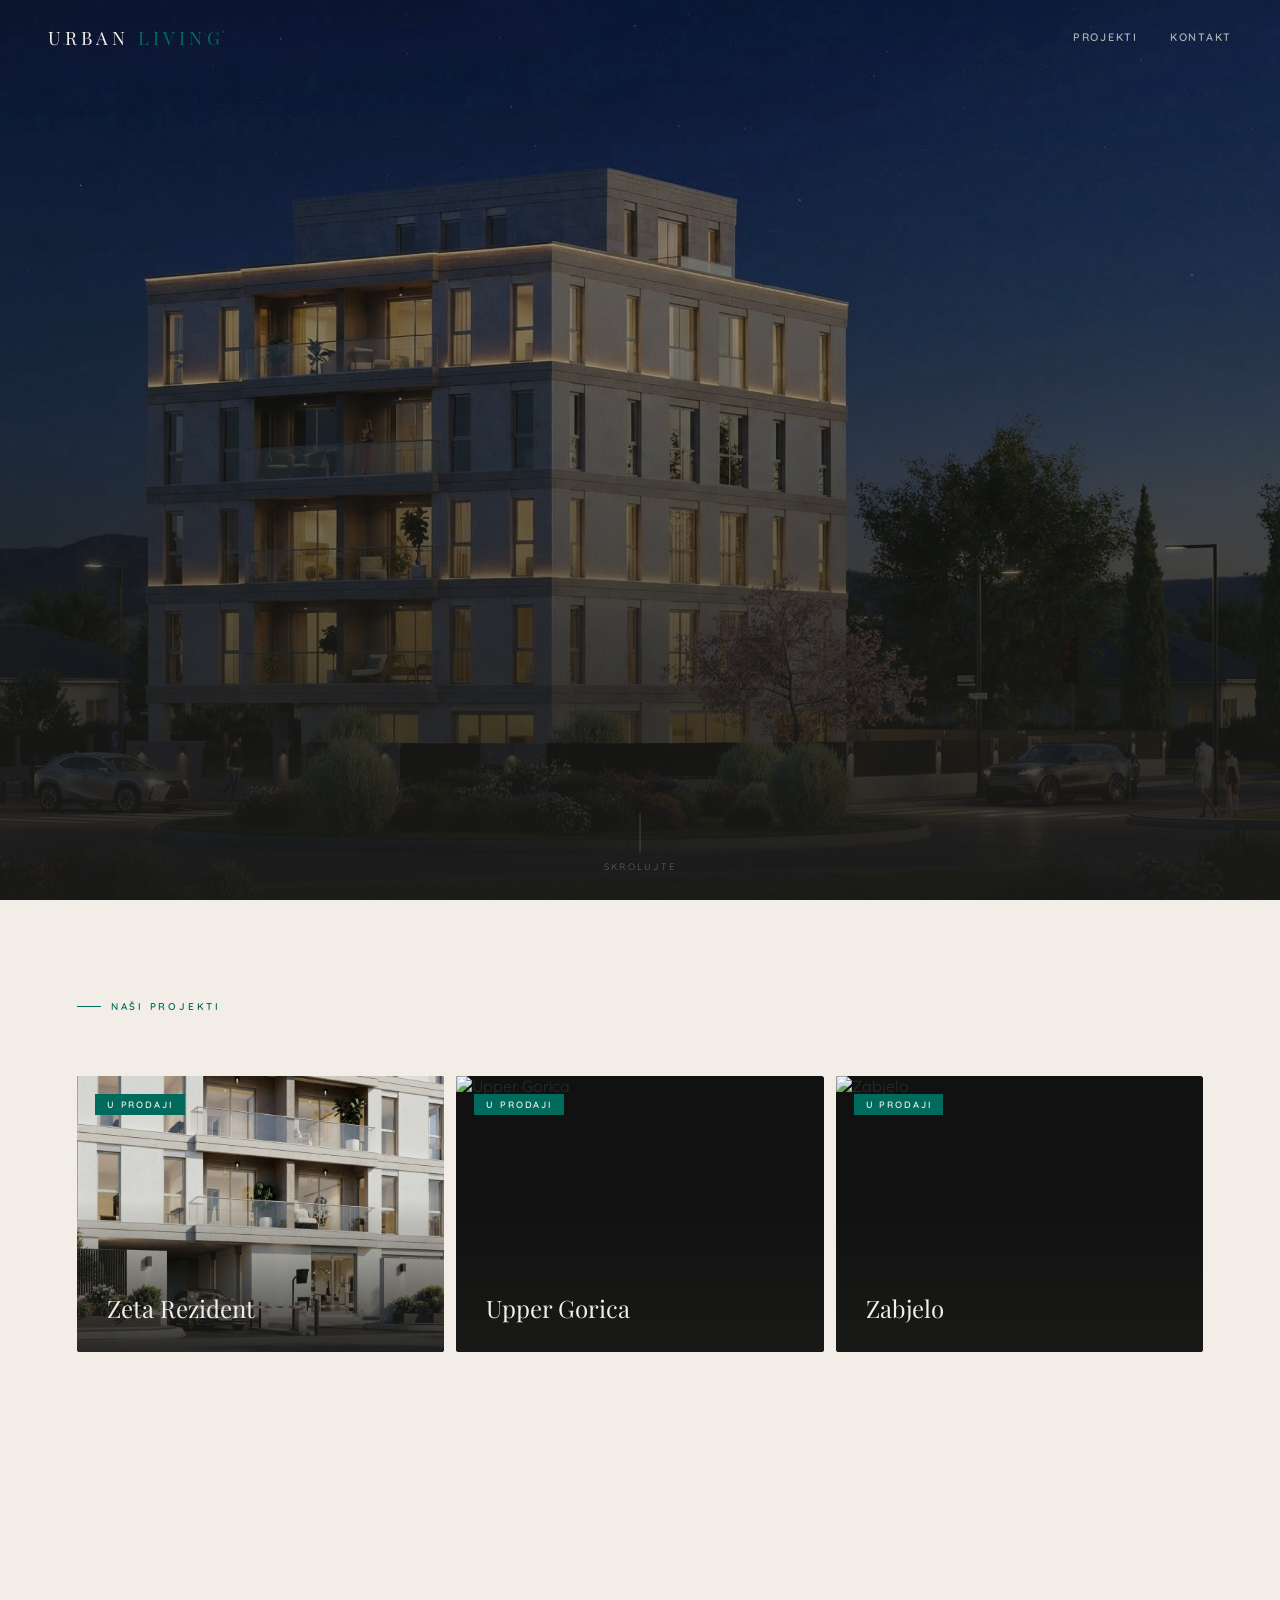
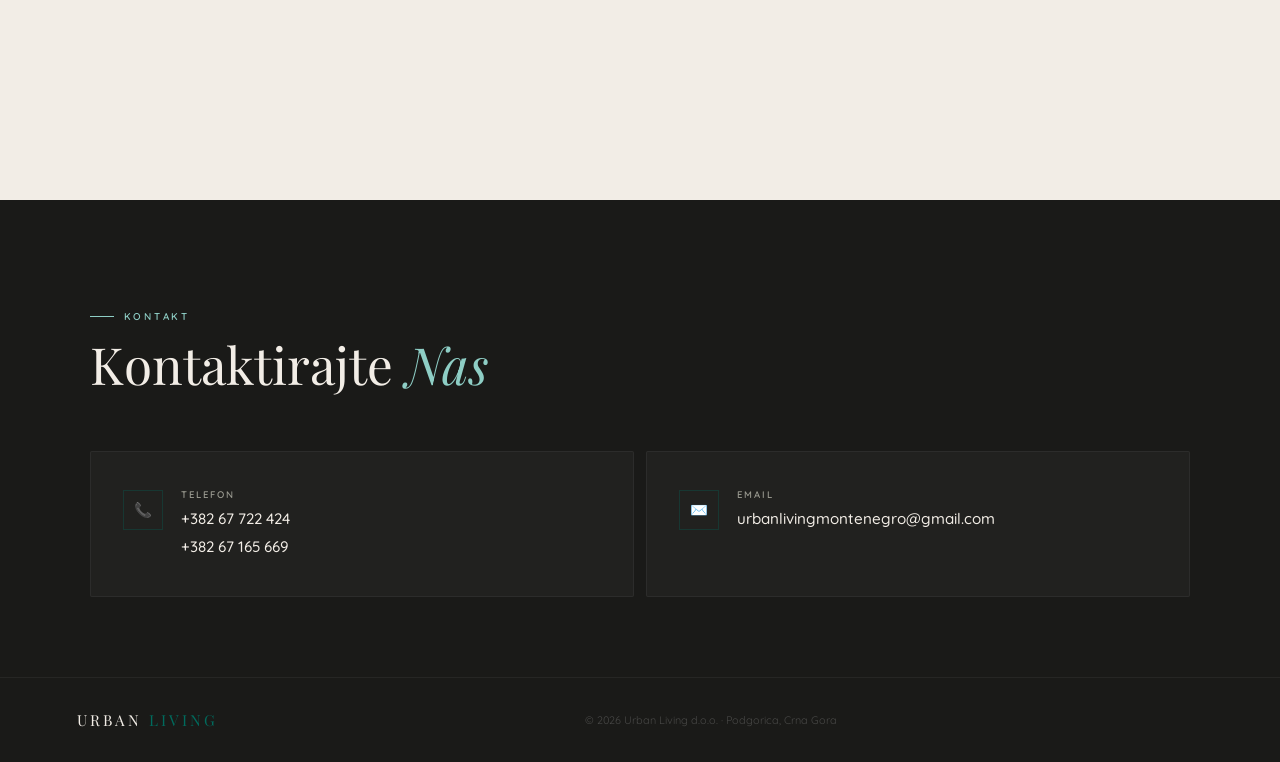
==== index.html @ ad83c8d2 "performance changes" ====
<!DOCTYPE html>
<html lang="me">
<head>
  <meta charset="UTF-8"/>
  <meta name="viewport" content="width=device-width, initial-scale=1.0"/>
  <meta name="description" content="Urban Living — Ekskluzivni stanovi u Podgorici. Zeta Rezident, Upper Gorica i Zabjelo projekti."/>
  <title>Urban Living — Ekskluzivni Stanovi, Podgorica</title>

  <!-- Preconnect for faster font loading -->
  <link rel="preconnect" href="https://fonts.googleapis.com"/>
  <link rel="preconnect" href="https://fonts.gstatic.com" crossorigin/>
  <link href="https://fonts.googleapis.com/css2?family=Playfair+Display:ital,wght@0,400;0,500;0,600;1,400;1,500&family=Quicksand:wght@300;400;500;600&display=swap" rel="stylesheet"/>
  <link rel="stylesheet" href="style.css"/>
</head>
<body>

<!-- CURTAIN -->
<div class="curtain" aria-hidden="true">
  <span class="curtain-text">Urban<span> Living</span></span>
</div>

<!-- NAV -->
<nav id="nav" role="navigation" aria-label="Glavna navigacija">
  <a href="#hero" class="nav-logo">Urban<span> Living</span></a>
  <div class="nav-links">
    <a href="#projects" class="nav-link">Projekti</a>
    <a href="#contact"  class="nav-link">Kontakt</a>
  </div>
</nav>

<!-- HAMBURGER (mobile) -->
<button class="hamburger" id="hamburger" aria-label="Otvori meni" aria-expanded="false" aria-controls="mobMenu">
  <span></span><span></span><span></span>
</button>
<nav class="mob-menu" id="mobMenu" aria-label="Mobilna navigacija">
  <a href="#projects">Projekti</a>
  <a href="#contact">Kontakt</a>
</nav>
<div class="mob-dim" id="mobDim" aria-hidden="true"></div>

<!-- HERO -->
<section class="slide" id="hero" aria-label="Hero sekcija">
  <div class="hero-bg" role="img" aria-label="Urban Living zgrada"></div>
  <div class="scroll-hint" aria-hidden="true">
    <div class="scroll-arrow"></div>
    <span>Skrolujte</span>
  </div>
</section>

<!-- PROJEKTI -->
<section class="projects-slide" id="projects" aria-label="Naši projekti">
  <div class="section-head">
    <div>
      <div class="label">Naši Projekti</div>
    </div>
  </div>

  <div class="projects-grid">

    <a href="Urban_Living/index.html" class="project-card-link" aria-label="Zeta Rezident projekat">
      <div class="project-card">
        <img class="project-img" src="images/Projekat1.jpg" alt="Zeta Rezident" loading="lazy" decoding="async"/>
        <div class="project-overlay">
          <span class="project-badge badge-sale">U Prodaji</span>
          <div class="project-name">Zeta Rezident</div>
        </div>
      </div>
    </a>

    <a href="gornja_gorica/index.html" class="project-card-link" aria-label="Upper Gorica projekat">
      <div class="project-card">
        <img class="project-img" src="images/PESIC PARKETI-09.png" alt="Upper Gorica" loading="lazy" decoding="async"/>
        <div class="project-overlay">
          <span class="project-badge badge-sale">U Prodaji</span>
          <div class="project-name">Upper Gorica</div>
        </div>
      </div>
    </a>

    <a href="Zabjelo/objekat3.html" class="project-card-link" aria-label="Zabjelo projekat">
      <div class="project-card">
        <img class="project-img" src="images/Pogled2.png" alt="Zabjelo" loading="lazy" decoding="async"/>
        <div class="project-overlay">
          <span class="project-badge badge-sale">U Prodaji</span>
          <div class="project-name">Zabjelo</div>
        </div>
      </div>
    </a>

  </div>
</section>

<!-- KONTAKT -->
<section class="contact-slide" id="contact" aria-label="Kontakt informacije">
  <div class="label">Kontakt</div>
  <h2 class="sec-title">Kontaktirajte <em>Nas</em></h2>

  <div class="contact-info-block">

    <div class="contact-detail">
      <div class="cd-icon" aria-hidden="true">📞</div>
      <div>
        <div class="cd-label">Telefon</div>
        <div class="cd-value"><a href="tel:+38267722424">+382 67 722 424</a></div>
        <div class="cd-value"><a href="tel:+38267165699">+382 67 165 669</a></div>
      </div>
    </div>

    <div class="contact-detail">
      <div class="cd-icon" aria-hidden="true">✉️</div>
      <div>
        <div class="cd-label">Email</div>
        <div class="cd-value"><a href="mailto:urbanlivingmontenegro@gmail.com">urbanlivingmontenegro@gmail.com</a></div>
      </div>
    </div>

  </div>
</section>

<!-- FOOTER -->
<footer>
  <div class="footer-logo">Urban<span> Living</span></div>
  <div class="footer-copy">© 2026 Urban Living d.o.o. · Podgorica, Crna Gora</div>
  <div class="footer-social"></div>
</footer>

<script src="script.js"></script>
</body>
</html>
---- style.css ----
*, *::before, *::after { margin: 0; padding: 0; box-sizing: border-box; }

:root {
  --cream:    #f2ede6;
  --green:    #006b5d;
  --green-lt: #008f7c;
  --dark:     #1a1a18;
  --charcoal: #2b2b28;
  --mid:      #5a5a54;
  --muted:    #9a9a90;
  --border:   rgba(0,107,93,0.15);
}

html { scroll-behavior: smooth; }
body {
  font-family: 'Quicksand', sans-serif;
  background: var(--dark);
  color: var(--charcoal);
  overflow-x: hidden;
}

/* ── CURTAIN ── */
.curtain {
  position: fixed; inset: 0; background: var(--dark); z-index: 9999;
  display: flex; align-items: center; justify-content: center;
  animation: curtainLift 0.9s 1.4s cubic-bezier(0.76,0,0.24,1) forwards;
  pointer-events: none;
}
.curtain-text {
  font-family: 'Playfair Display', serif;
  font-size: clamp(1.2rem, 4vw, 2.2rem);
  letter-spacing: 0.35em; text-transform: uppercase;
  color: var(--cream); opacity: 0;
  animation: fadeUp 0.7s 0.3s ease forwards;
}
.curtain-text span { color: var(--green); }

@keyframes curtainLift { to { transform: translateY(-100%); } }
@keyframes fadeUp { from { opacity:0; transform:translateY(18px); } to { opacity:1; transform:translateY(0); } }
@keyframes fadeIn  { from { opacity:0; } to { opacity:1; } }
@keyframes lineGrow { to { transform: scaleX(1); } }

/* ── NAV ── */
nav#nav {
  position: fixed; top: 0; left: 0; right: 0; z-index: 800;
  height: 76px; display: flex; align-items: center;
  padding: 0 48px; justify-content: space-between;
  background: rgba(242,237,230,0.0);
  transition: background 0.4s, border-color 0.4s;
  border-bottom: 1px solid transparent;
  opacity: 0; animation: fadeIn 0.6s 1.8s ease forwards;
}
nav#nav.scrolled {
  background: rgba(242,237,230,0.95);
  backdrop-filter: blur(14px);
  -webkit-backdrop-filter: blur(14px);
  border-color: var(--border);
}
.nav-logo {
  font-family: 'Playfair Display', serif; font-size: 1.15rem;
  letter-spacing: 0.22em; text-transform: uppercase;
  color: var(--cream); text-decoration: none;
  transition: color 0.4s;
}
nav#nav.scrolled .nav-logo { color: var(--charcoal); }
.nav-logo span { color: var(--green); }

/* Desktop nav links */
.nav-links {
  display: flex; align-items: center; gap: 32px;
}
.nav-link {
  font-size: 0.68rem; font-weight: 600; letter-spacing: 0.16em;
  text-transform: uppercase; color: rgba(242,237,230,0.7);
  text-decoration: none; transition: color 0.3s, opacity 0.3s;
  position: relative; padding-bottom: 2px;
}
.nav-link::after {
  content: ''; position: absolute; bottom: 0; left: 0;
  width: 0; height: 1px; background: var(--green);
  transition: width 0.3s;
}
.nav-link:hover { color: var(--cream); }
.nav-link:hover::after { width: 100%; }
nav#nav.scrolled .nav-link { color: var(--mid); }
nav#nav.scrolled .nav-link:hover { color: var(--green); }

/* ── HERO ── */
.slide {
  height: 100vh;
  min-height: 500px;
  position: relative;
  overflow: hidden;
}

.hero-bg {
  position: absolute; inset: 0;
  background:
    linear-gradient(to bottom, rgba(26,26,24,0.25) 0%, rgba(26,26,24,0.55) 55%, rgba(26,26,24,0.92) 100%),
    url('images/background.png') center/cover no-repeat;
  will-change: transform;
}

/* scroll hint */
.scroll-hint {
  position: absolute; bottom: 28px; left: 50%; transform: translateX(-50%);
  z-index: 3; display: flex; flex-direction: column; align-items: center; gap: 8px;
  opacity: 0; animation: fadeIn 1s 3.4s ease forwards;
}
.scroll-hint span {
  font-size: 0.58rem; letter-spacing: 0.25em; text-transform: uppercase;
  color: rgba(242,237,230,0.35);
}
.scroll-arrow {
  width: 1px; height: 40px; background: rgba(242,237,230,0.2);
  position: relative; overflow: hidden;
}
.scroll-arrow::after {
  content: ''; position: absolute;
  top: -100%; left: 0; width: 100%; height: 100%;
  background: var(--green);
  animation: scrollDrop 1.8s 3.4s ease infinite;
}
@keyframes scrollDrop { 0%{top:-100%} 60%{top:100%} 100%{top:100%} }

/* ── PROJECTS ── */
.projects-slide {
  background: var(--cream);
  min-height: 100vh;
  padding: 100px 6% 80px;
  content-visibility: auto;
  contain-intrinsic-size: 0 800px;
}

.section-head {
  display: flex; justify-content: space-between; align-items: flex-end;
  margin-bottom: 52px;
}

.label {
  font-size: 0.62rem; font-weight: 600; letter-spacing: 0.28em;
  text-transform: uppercase; color: var(--green);
  display: flex; align-items: center; gap: 10px; margin-bottom: 12px;
}
.label::before { content: ''; width: 24px; height: 1px; background: var(--green); }

.sec-title {
  font-family: 'Playfair Display', serif;
  font-size: clamp(2rem, 4vw, 3.2rem);
  font-weight: 400; line-height: 1.2; color: var(--charcoal);
}
.sec-title em { font-style: italic; color: var(--green); }

/* Project grid — 3 equal columns */
.projects-grid {
  display: grid;
  grid-template-columns: repeat(3, 1fr);
  gap: 12px;
}

/* Remove display:contents hack — use proper link wrapper */
.project-card-link {
  display: block;
  text-decoration: none;
  color: inherit;
  border-radius: 2px;
  overflow: hidden;
}

.project-card {
  position: relative;
  overflow: hidden;
  background: #111;
  border-radius: 2px;
  height: 100%;
}

.project-img {
  width: 100%; aspect-ratio: 4/3; object-fit: cover; display: block;
  filter: saturate(0.8);
  transition: transform 0.7s cubic-bezier(0.25,0.46,0.45,0.94), filter 0.5s;
}
.project-card-link:hover .project-img { transform: scale(1.06); filter: saturate(1.05); }

.project-overlay {
  position: absolute; inset: 0;
  background: linear-gradient(to top, rgba(26,26,24,0.88) 0%, transparent 55%);
  display: flex; flex-direction: column; justify-content: flex-end;
  padding: 28px 30px;
}

.project-badge {
  position: absolute; top: 18px; left: 18px;
  font-size: 0.58rem; letter-spacing: 0.2em; text-transform: uppercase;
  padding: 5px 12px; font-weight: 600;
}
.badge-sale { background: var(--green); color: var(--cream); }
.badge-ltd  { background: rgba(242,237,230,0.14); color: var(--cream); backdrop-filter: blur(6px); }
.badge-done { background: rgba(30,30,30,0.85); color: var(--muted); }

.project-name {
  font-family: 'Playfair Display', serif;
  font-size: clamp(1.1rem, 2vw, 1.5rem); font-weight: 400; color: var(--cream);
}

/* ── CONTACT ── */
.contact-slide {
  background: var(--dark);
  padding: 110px 7% 80px;
  content-visibility: auto;
  contain-intrinsic-size: 0 400px;
}
.contact-slide .label { color: #8ecec5; }
.contact-slide .label::before { background: #8ecec5; }
.contact-slide .sec-title { color: var(--cream); }
.contact-slide .sec-title em { color: #8ecec5; }

.contact-info-block {
  display: grid;
  grid-template-columns: repeat(2, 1fr);
  gap: 12px;
  margin-top: 56px;
}

.contact-detail {
  display: flex; align-items: flex-start; gap: 18px;
  background: rgba(255,255,255,0.03);
  padding: 36px 32px;
  border: 1px solid rgba(255,255,255,0.05);
  transition: background 0.3s;
  border-radius: 2px;
}
.contact-detail:hover { background: rgba(255,255,255,0.06); }

.cd-icon {
  width: 40px; height: 40px; flex-shrink: 0;
  border: 1px solid rgba(0,107,93,0.3);
  display: flex; align-items: center; justify-content: center;
  font-size: 0.9rem; color: var(--green); margin-top: 2px;
}
.cd-label {
  font-size: 0.6rem; letter-spacing: 0.22em; text-transform: uppercase;
  color: var(--muted); margin-bottom: 5px; font-weight: 600;
}
.cd-value {
  font-size: 0.95rem; color: var(--cream); font-weight: 500; line-height: 1.8;
}
.cd-value a { color: var(--cream); text-decoration: none; transition: color 0.3s; }
.cd-value a:hover { color: #8ecec5; }

/* ── FOOTER ── */
footer {
  background: var(--dark); padding: 32px 6%;
  display: flex; align-items: center; justify-content: space-between;
  border-top: 1px solid rgba(255,255,255,0.05);
}
.footer-logo {
  font-family: 'Playfair Display', serif; font-size: 0.95rem;
  letter-spacing: 0.2em; text-transform: uppercase; color: var(--cream);
}
.footer-logo span { color: var(--green); }
.footer-copy { font-size: 0.68rem; color: rgba(255,255,255,0.2); }
.footer-social { display: flex; gap: 10px; }

/* ── HAMBURGER / MOBILE MENU ── */
.hamburger {
  display: none; position: fixed; right: 18px; top: 18px;
  width: 48px; height: 48px; z-index: 9000;
  flex-direction: column; justify-content: center; align-items: center; gap: 5px;
  cursor: pointer; -webkit-tap-highlight-color: transparent;
  border-radius: 50%; background: none; border: none; padding: 0;
}
.hamburger span {
  display: block; height: 2px; border-radius: 2px; background: var(--cream);
  transition: width .35s cubic-bezier(.76,0,.24,1), transform .45s cubic-bezier(.76,0,.24,1), opacity .3s, background .3s;
}
.hamburger.onlight span { background: var(--charcoal); }
.hamburger span:nth-child(1) { width: 24px; }
.hamburger span:nth-child(2) { width: 16px; }
.hamburger span:nth-child(3) { width: 24px; }
.hamburger.active span { background: #fff !important; }
.hamburger.active span:nth-child(1) { width: 22px; transform: translateY(7px) rotate(45deg); }
.hamburger.active span:nth-child(2) { width: 0; opacity: 0; }
.hamburger.active span:nth-child(3) { width: 22px; transform: translateY(-7px) rotate(-45deg); }

.mob-menu {
  position: fixed; top: 0; right: 0; width: min(260px, 80vw); height: 100%;
  background: var(--dark); z-index: 8500;
  display: flex; flex-direction: column; padding-top: 100px;
  transform: translateX(100%); opacity: 0;
  transition: transform 0.5s cubic-bezier(0.22,1,0.36,1), opacity 0.4s;
}
.mob-menu.active { transform: translateX(0); opacity: 1; }
.mob-menu::after {
  content: ''; position: absolute; top: 0; left: 0;
  width: 2px; height: 0; background: var(--green);
  transition: height 0.55s cubic-bezier(0.22,1,0.36,1);
}
.mob-menu.active::after { height: 100%; }
.mob-menu a {
  padding: 18px 32px; color: rgba(255,255,255,0.5);
  font-size: 0.8rem; letter-spacing: 0.18em; text-transform: uppercase;
  font-weight: 600; text-decoration: none; transition: color 0.3s; opacity: 0;
  min-height: 56px; display: flex; align-items: center;
}
.mob-menu.active a { animation: mobSlide 0.4s ease forwards; }
.mob-menu.active a:nth-child(1) { animation-delay: 0.06s; }
.mob-menu.active a:nth-child(2) { animation-delay: 0.13s; }
.mob-menu a:hover { color: #fff; }
@keyframes mobSlide { from{opacity:0;transform:translateX(14px)}to{opacity:1;transform:translateX(0)} }

.mob-dim {
  position: fixed; inset: 0; background: rgba(0,0,0,0.5);
  z-index: 8000; display: none;
}
.mob-dim.active { display: block; }

/* ── RESPONSIVE — Tablet ── */
@media (max-width: 900px) {
  nav#nav { padding: 0 24px; }
  .nav-links { display: none; }
  .hamburger { display: flex; }
  .projects-grid {
    grid-template-columns: 1fr 1fr;
    gap: 8px;
  }
  .contact-info-block { grid-template-columns: 1fr; }
  .projects-slide { padding: 90px 5% 60px; }
}

/* ── RESPONSIVE — Mobile ── */
@media (max-width: 600px) {
  .slide { min-height: 100svh; } /* use svh for mobile browser chrome */
  .projects-slide { padding: 80px 4% 50px; }
  .projects-grid {
    grid-template-columns: 1fr;
    gap: 8px;
  }
  .project-img { aspect-ratio: 16/10; }
  .section-head { flex-direction: column; align-items: flex-start; gap: 16px; }
  .contact-slide { padding: 80px 5% 60px; }
  .contact-detail { padding: 24px 20px; }
  footer { flex-direction: column; gap: 12px; text-align: center; }
  .footer-copy { font-size: 0.62rem; }
}

/* ── Focus styles for accessibility ── */
a:focus-visible, button:focus-visible {
  outline: 2px solid var(--green);
  outline-offset: 3px;
}
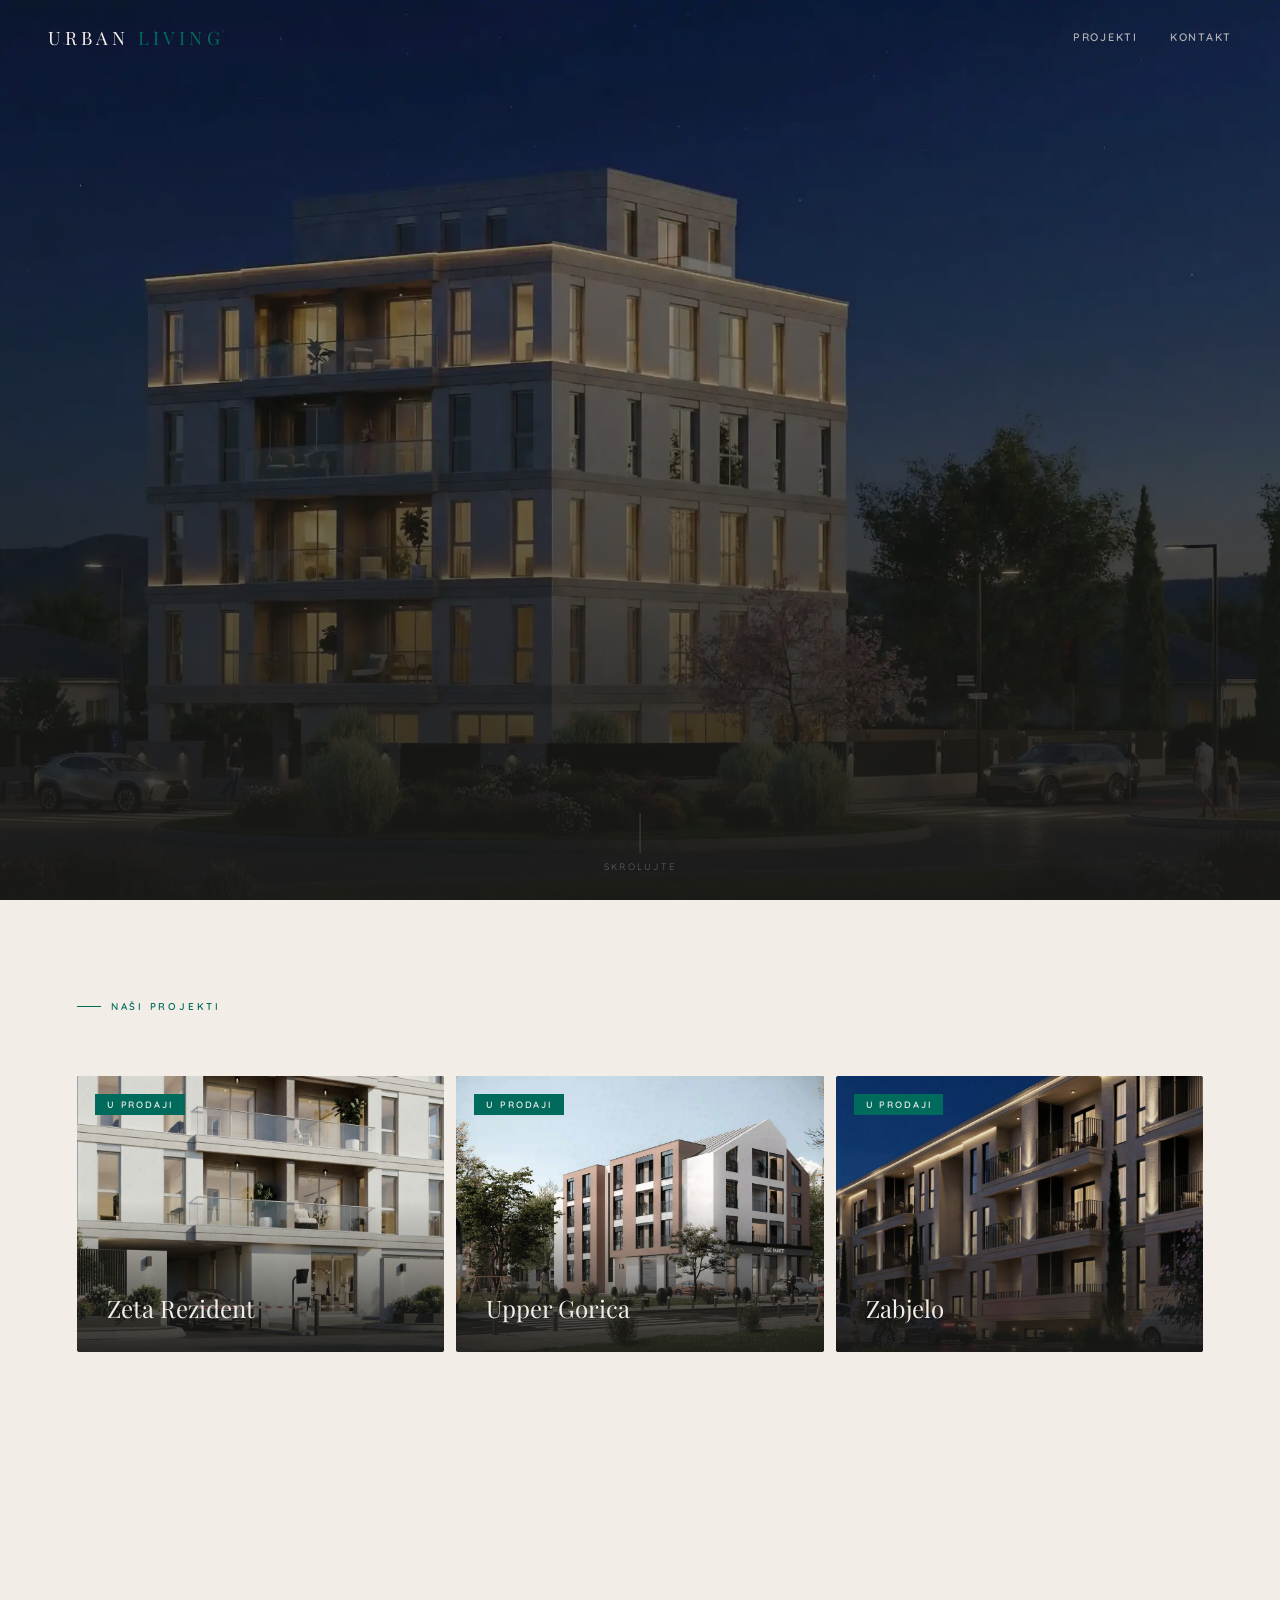
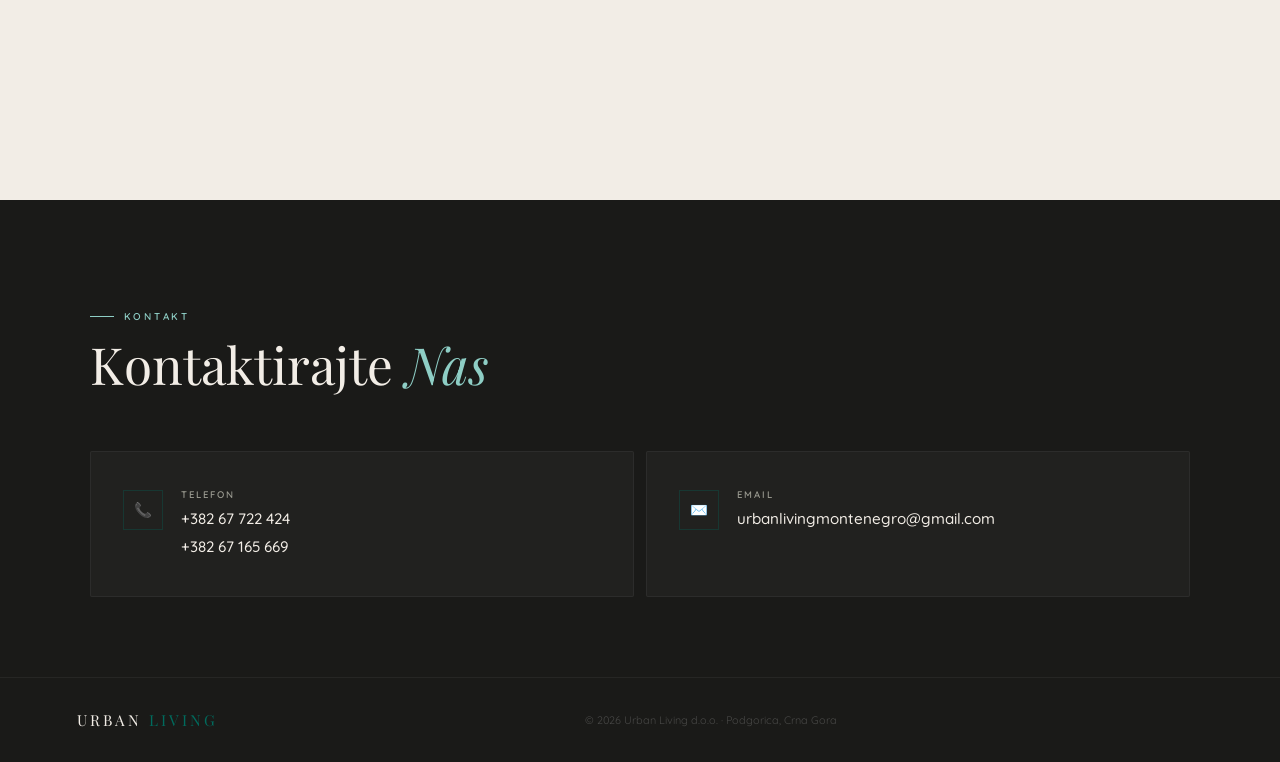
==== commit f236c67d: "performance" ====
--- a/index.html
+++ b/index.html
@@ -59,7 +59,7 @@
 
     <a href="Urban_Living/index.html" class="project-card-link" aria-label="Zeta Rezident projekat">
       <div class="project-card">
-        <img class="project-img" src="images/Projekat1.jpg" alt="Zeta Rezident" loading="lazy" decoding="async"/>
+        <img class="project-img" src="images/Projekat1.webp" alt="Zeta Rezident" loading="lazy" decoding="async"/>
         <div class="project-overlay">
           <span class="project-badge badge-sale">U Prodaji</span>
           <div class="project-name">Zeta Rezident</div>
@@ -69,7 +69,7 @@
 
     <a href="gornja_gorica/index.html" class="project-card-link" aria-label="Upper Gorica projekat">
       <div class="project-card">
-        <img class="project-img" src="images/PESIC PARKETI-09.png" alt="Upper Gorica" loading="lazy" decoding="async"/>
+        <img class="project-img" src="images/PESIC PARKETI-09.webp" alt="Upper Gorica" loading="lazy" decoding="async"/>
         <div class="project-overlay">
           <span class="project-badge badge-sale">U Prodaji</span>
           <div class="project-name">Upper Gorica</div>
@@ -79,7 +79,7 @@
 
     <a href="Zabjelo/objekat3.html" class="project-card-link" aria-label="Zabjelo projekat">
       <div class="project-card">
-        <img class="project-img" src="images/Pogled2.png" alt="Zabjelo" loading="lazy" decoding="async"/>
+        <img class="project-img" src="images/Pogled2.webp" alt="Zabjelo" loading="lazy" decoding="async"/>
         <div class="project-overlay">
           <span class="project-badge badge-sale">U Prodaji</span>
           <div class="project-name">Zabjelo</div>
--- a/style.css
+++ b/style.css
@@ -97,7 +97,7 @@
   position: absolute; inset: 0;
   background:
     linear-gradient(to bottom, rgba(26,26,24,0.25) 0%, rgba(26,26,24,0.55) 55%, rgba(26,26,24,0.92) 100%),
-    url('images/background.png') center/cover no-repeat;
+    url('images/background.webp') center/cover no-repeat;
   will-change: transform;
 }
 
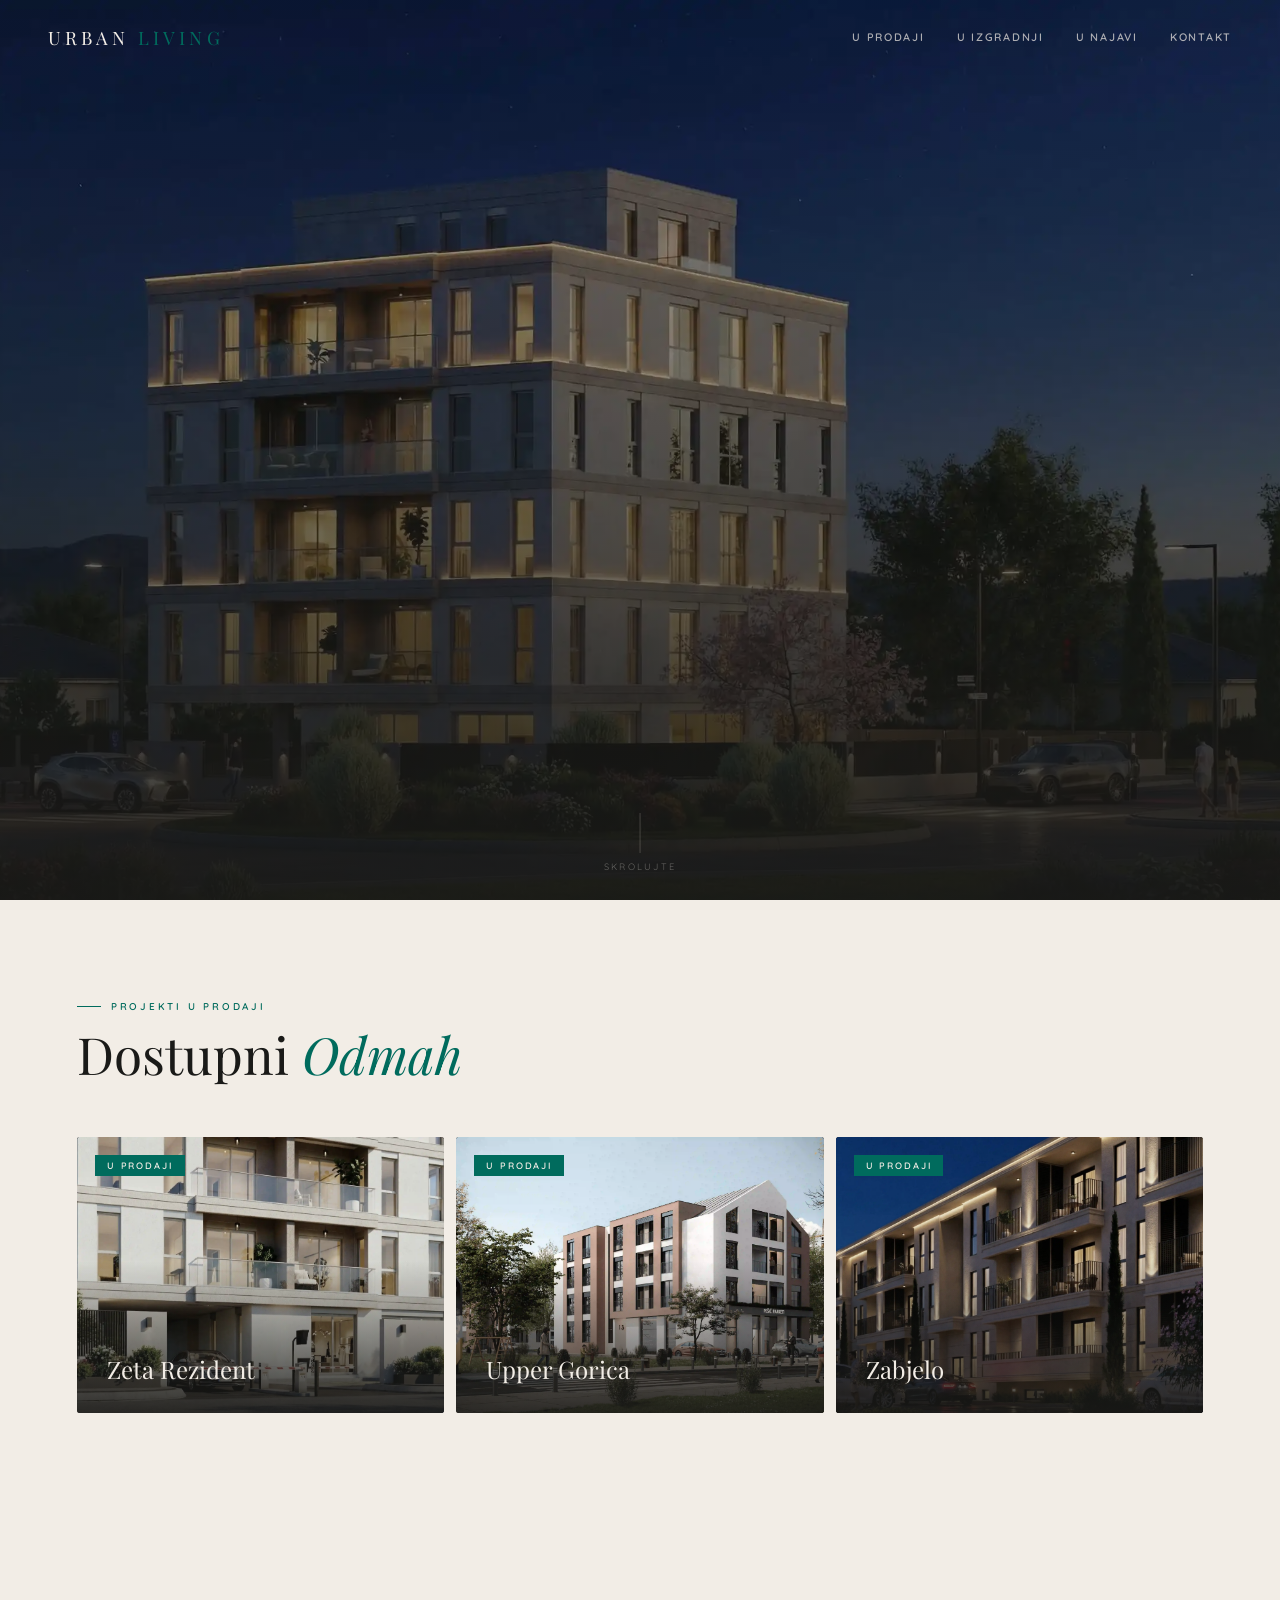
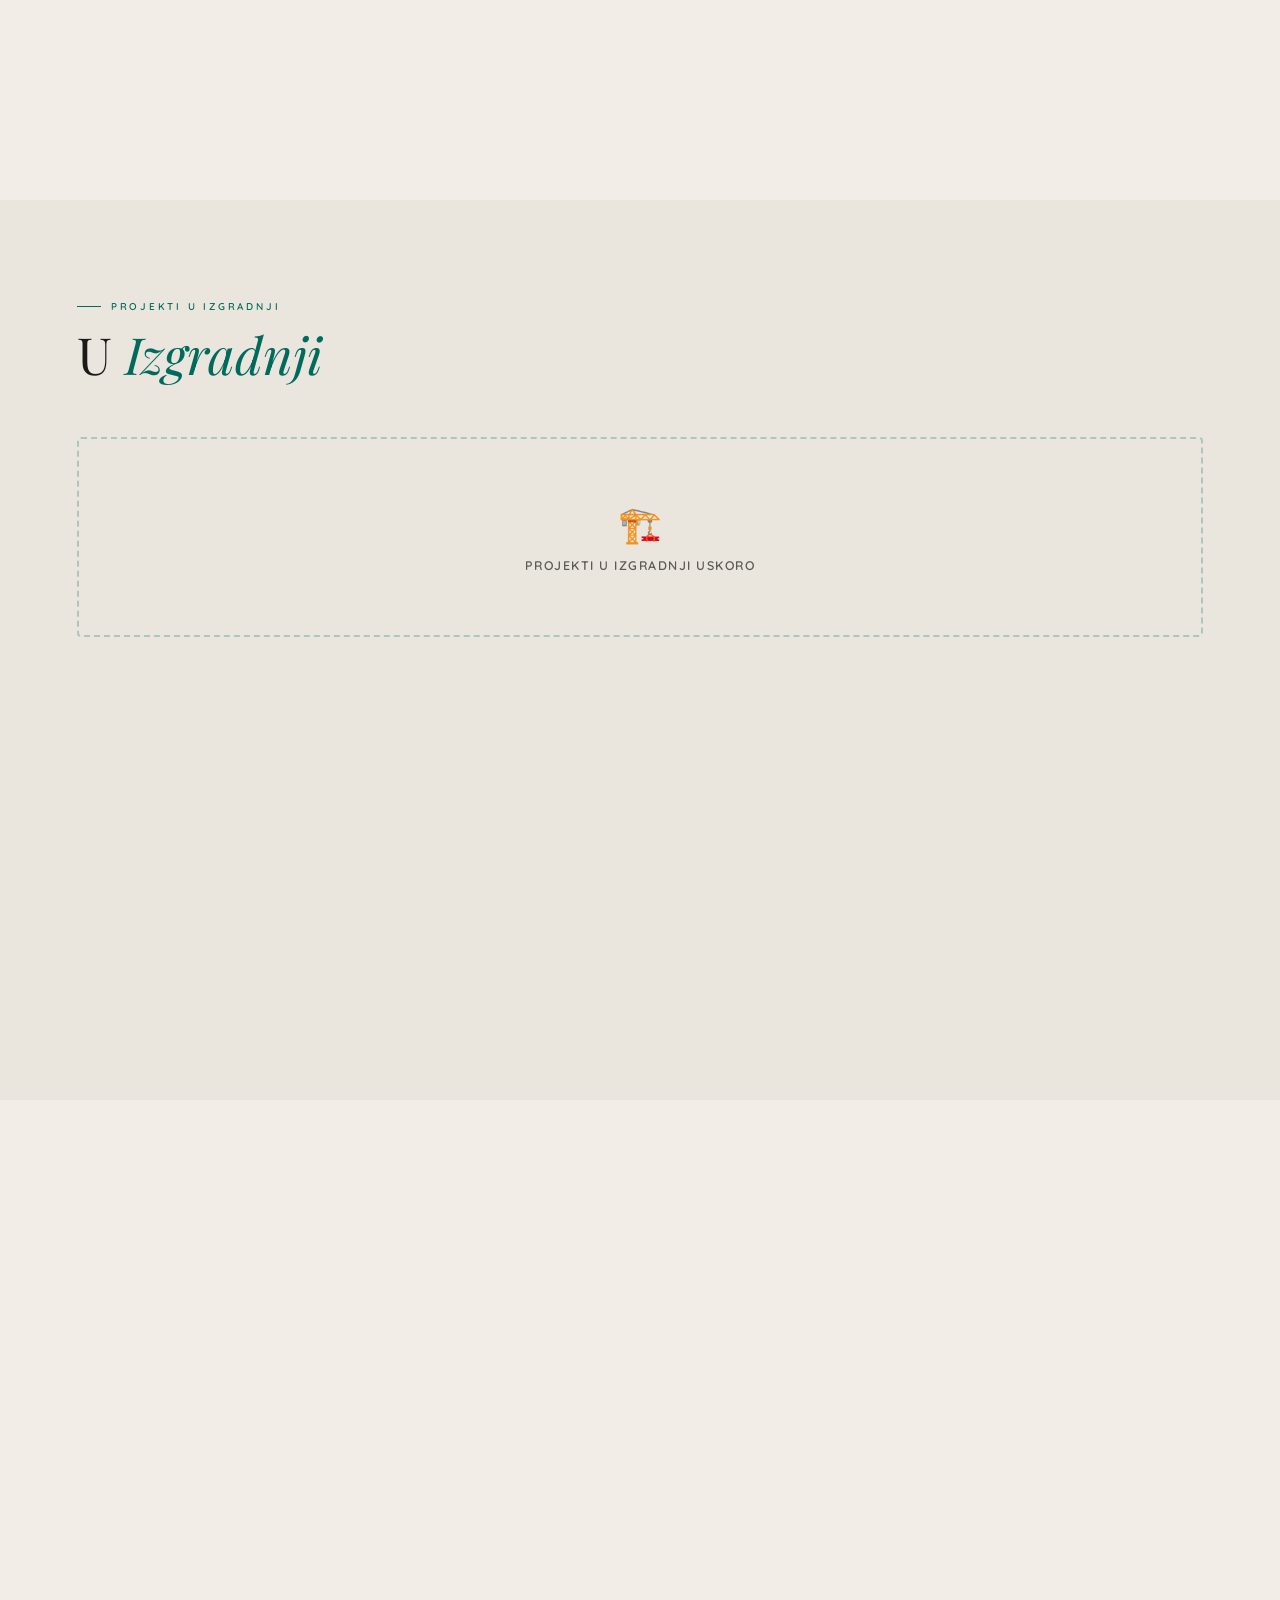
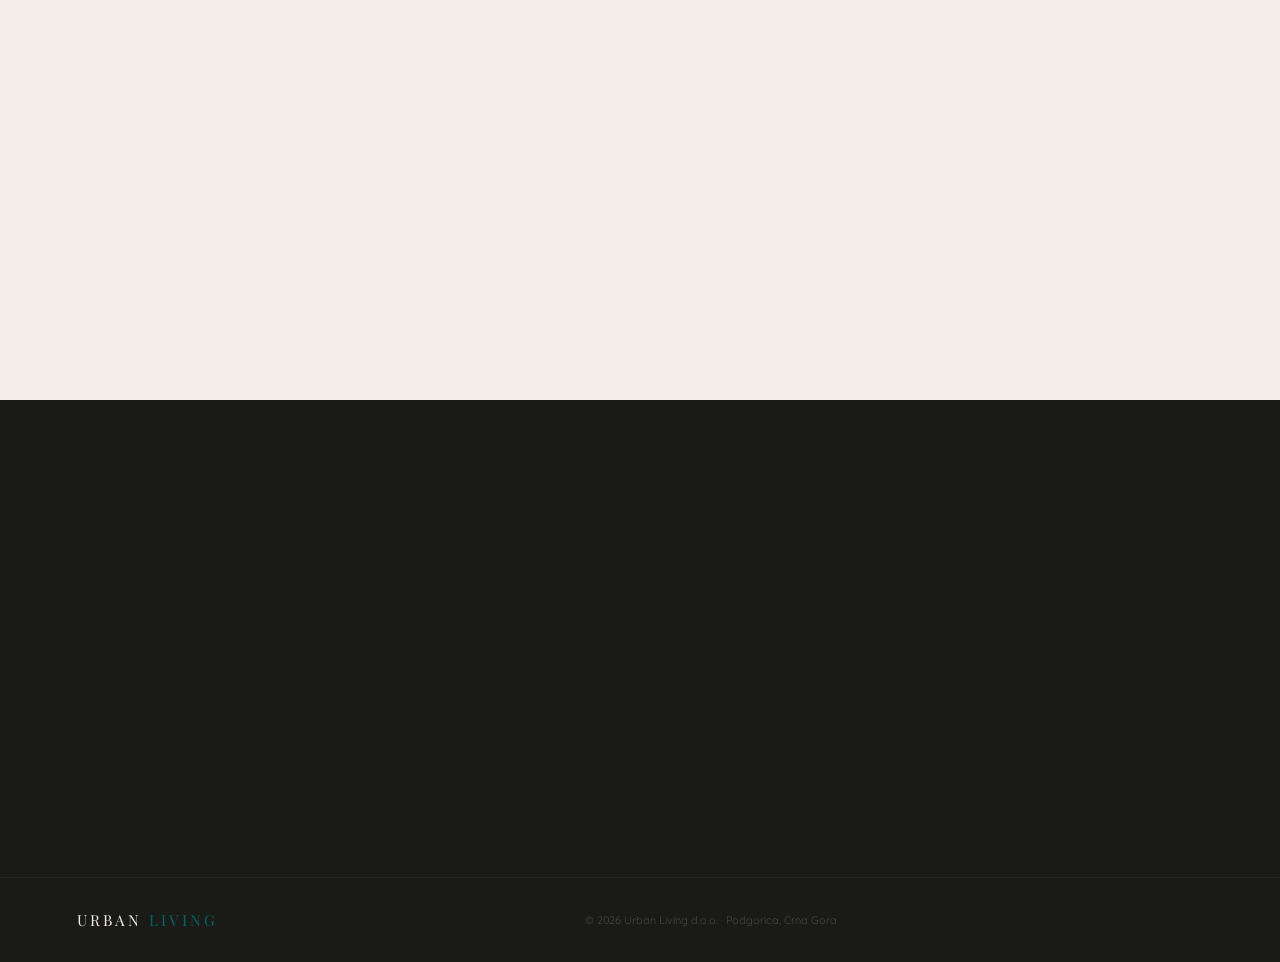
==== commit 3ddc5db6: "added in the hamburger menu" ====
--- a/index.html
+++ b/index.html
@@ -23,8 +23,10 @@
 <nav id="nav" role="navigation" aria-label="Glavna navigacija">
   <a href="#hero" class="nav-logo">Urban<span> Living</span></a>
   <div class="nav-links">
-    <a href="#projects" class="nav-link">Projekti</a>
-    <a href="#contact"  class="nav-link">Kontakt</a>
+    <a href="#u-prodaji"   class="nav-link">U Prodaji</a>
+    <a href="#u-izgradnji" class="nav-link">U Izgradnji</a>
+    <a href="#u-najavi"    class="nav-link">U Najavi</a>
+    <a href="#contact"     class="nav-link">Kontakt</a>
   </div>
 </nav>
 
@@ -33,7 +35,9 @@
   <span></span><span></span><span></span>
 </button>
 <nav class="mob-menu" id="mobMenu" aria-label="Mobilna navigacija">
-  <a href="#projects">Projekti</a>
+  <a href="#u-prodaji">U Prodaji</a>
+  <a href="#u-izgradnji">U Izgradnji</a>
+  <a href="#u-najavi">U Najavi</a>
   <a href="#contact">Kontakt</a>
 </nav>
 <div class="mob-dim" id="mobDim" aria-hidden="true"></div>
@@ -47,14 +51,14 @@
   </div>
 </section>
 
-<!-- PROJEKTI -->
-<section class="projects-slide" id="projects" aria-label="Naši projekti">
+<!-- PROJEKTI U PRODAJI -->
+<section class="projects-slide" id="u-prodaji" aria-label="Projekti u prodaji">
   <div class="section-head">
     <div>
-      <div class="label">Naši Projekti</div>
-    </div>
-  </div>
-
+      <div class="label">Projekti u Prodaji</div>
+      <h2 class="sec-title">Dostupni <em>Odmah</em></h2>
+    </div>
+  </div>
   <div class="projects-grid">
 
     <a href="Urban_Living/index.html" class="project-card-link" aria-label="Zeta Rezident projekat">
@@ -90,6 +94,42 @@
   </div>
 </section>
 
+<!-- PROJEKTI U IZGRADNJI -->
+<section class="projects-slide projects-slide--alt" id="u-izgradnji" aria-label="Projekti u izgradnji">
+  <div class="section-head">
+    <div>
+      <div class="label">Projekti u Izgradnji</div>
+      <h2 class="sec-title">U <em>Izgradnji</em></h2>
+    </div>
+  </div>
+  <div class="projects-grid projects-grid--placeholder">
+    <div class="project-placeholder">
+      <div class="placeholder-inner">
+        <span class="placeholder-icon">🏗️</span>
+        <p>Projekti u izgradnji uskoro</p>
+      </div>
+    </div>
+  </div>
+</section>
+
+<!-- PROJEKTI U NAJAVI -->
+<section class="projects-slide" id="u-najavi" aria-label="Projekti u najavi">
+  <div class="section-head">
+    <div>
+      <div class="label">Projekti u Najavi</div>
+      <h2 class="sec-title">Dolazi <em>Uskoro</em></h2>
+    </div>
+  </div>
+  <div class="projects-grid projects-grid--placeholder">
+    <div class="project-placeholder">
+      <div class="placeholder-inner">
+        <span class="placeholder-icon">📋</span>
+        <p>Novi projekti uskoro u najavi</p>
+      </div>
+    </div>
+  </div>
+</section>
+
 <!-- KONTAKT -->
 <section class="contact-slide" id="contact" aria-label="Kontakt informacije">
   <div class="label">Kontakt</div>
@@ -110,7 +150,7 @@
       <div class="cd-icon" aria-hidden="true">✉️</div>
       <div>
         <div class="cd-label">Email</div>
-        <div class="cd-value"><a href="mailto:urbanlivingmontenegro@gmail.com">urbanlivingmontenegro@gmail.com</a></div>
+        <div class="cd-value"><a href="/cdn-cgi/l/email-protection#5a2f28383b3436332c33343d3735342e3f343f3d28351a3d373b333674393537"><span class="__cf_email__" data-cfemail="2a5f58484b4446435c43444d4745445e4f444f4d58456a4d474b434604494547">[email&#160;protected]</span></a></div>
       </div>
     </div>
 
@@ -120,10 +160,46 @@
 <!-- FOOTER -->
 <footer>
   <div class="footer-logo">Urban<span> Living</span></div>
+  
   <div class="footer-copy">© 2026 Urban Living d.o.o. · Podgorica, Crna Gora</div>
   <div class="footer-social"></div>
 </footer>
 
-<script src="script.js"></script>
+<script>
+// NAV SCROLL
+var nav = document.getElementById('nav');
+var hb  = document.getElementById('hamburger');
+window.addEventListener('scroll', function() {
+  var scrolled = window.scrollY > 60;
+  nav.classList.toggle('scrolled', scrolled);
+  hb.classList.toggle('onlight', scrolled);
+}, { passive: true });
+
+// HAMBURGER MENU
+var mm = document.getElementById('mobMenu');
+var md = document.getElementById('mobDim');
+
+function menuToggle(open) {
+  hb.classList.toggle('active', open);
+  hb.setAttribute('aria-expanded', String(open));
+  mm.classList.toggle('active', open);
+  md.classList.toggle('active', open);
+  document.body.style.overflow = open ? 'hidden' : '';
+}
+
+hb.onclick = function() {
+  menuToggle(!mm.classList.contains('active'));
+};
+md.onclick = function() { menuToggle(false); };
+
+var links = mm.querySelectorAll('a');
+for (var i = 0; i < links.length; i++) {
+  links[i].onclick = function() { menuToggle(false); };
+}
+
+document.addEventListener('keydown', function(e) {
+  if (e.key === 'Escape') menuToggle(false);
+});
+</script>
 </body>
-</html>
+</html>
--- a/style.css
+++ b/style.css
@@ -147,7 +147,7 @@
 .sec-title {
   font-family: 'Playfair Display', serif;
   font-size: clamp(2rem, 4vw, 3.2rem);
-  font-weight: 400; line-height: 1.2; color: var(--charcoal);
+  font-weight: 400; line-height: 1.2; color: var(--dark);
 }
 .sec-title em { font-style: italic; color: var(--green); }
 
@@ -265,10 +265,11 @@
 /* ── HAMBURGER / MOBILE MENU ── */
 .hamburger {
   display: none; position: fixed; right: 18px; top: 18px;
-  width: 48px; height: 48px; z-index: 9000;
+  width: 48px; height: 48px; z-index: 9100;
   flex-direction: column; justify-content: center; align-items: center; gap: 5px;
   cursor: pointer; -webkit-tap-highlight-color: transparent;
-  border-radius: 50%; background: none; border: none; padding: 0;
+  border-radius: 50%; background: rgba(26,26,24,0.5); border: none; padding: 0;
+  touch-action: manipulation;
 }
 .hamburger span {
   display: block; height: 2px; border-radius: 2px; background: var(--cream);
@@ -298,14 +299,47 @@
 }
 .mob-menu.active::after { height: 100%; }
 .mob-menu a {
-  padding: 18px 32px; color: rgba(255,255,255,0.5);
+  padding: 18px 32px; color: rgba(255,255,255,0.7);
   font-size: 0.8rem; letter-spacing: 0.18em; text-transform: uppercase;
-  font-weight: 600; text-decoration: none; transition: color 0.3s; opacity: 0;
+  font-weight: 600; text-decoration: none;
   min-height: 56px; display: flex; align-items: center;
-}
-.mob-menu.active a { animation: mobSlide 0.4s ease forwards; }
-.mob-menu.active a:nth-child(1) { animation-delay: 0.06s; }
-.mob-menu.active a:nth-child(2) { animation-delay: 0.13s; }
+  transition: color 0.3s;
+}
+.mob-menu a:hover { color: #fff; }
+
+/* ── ALTERNATE SECTION BG ── */
+.projects-slide--alt {
+  background: #eae5dd;
+}
+
+/* ── PLACEHOLDER CARDS ── */
+.projects-grid--placeholder {
+  grid-template-columns: 1fr;
+}
+.project-placeholder {
+  border: 2px dashed rgba(0,107,93,0.25);
+  border-radius: 4px;
+  min-height: 200px;
+  display: flex;
+  align-items: center;
+  justify-content: center;
+}
+.placeholder-inner {
+  text-align: center;
+  color: var(--mid);
+  display: flex;
+  flex-direction: column;
+  align-items: center;
+  gap: 12px;
+}
+.placeholder-icon { font-size: 2.2rem; }
+.placeholder-inner p {
+  font-size: 0.78rem;
+  letter-spacing: 0.12em;
+  text-transform: uppercase;
+  font-weight: 600;
+  color: var(--mid);
+}
 .mob-menu a:hover { color: #fff; }
 @keyframes mobSlide { from{opacity:0;transform:translateX(14px)}to{opacity:1;transform:translateX(0)} }
 
@@ -348,4 +382,4 @@
 a:focus-visible, button:focus-visible {
   outline: 2px solid var(--green);
   outline-offset: 3px;
-}
+}
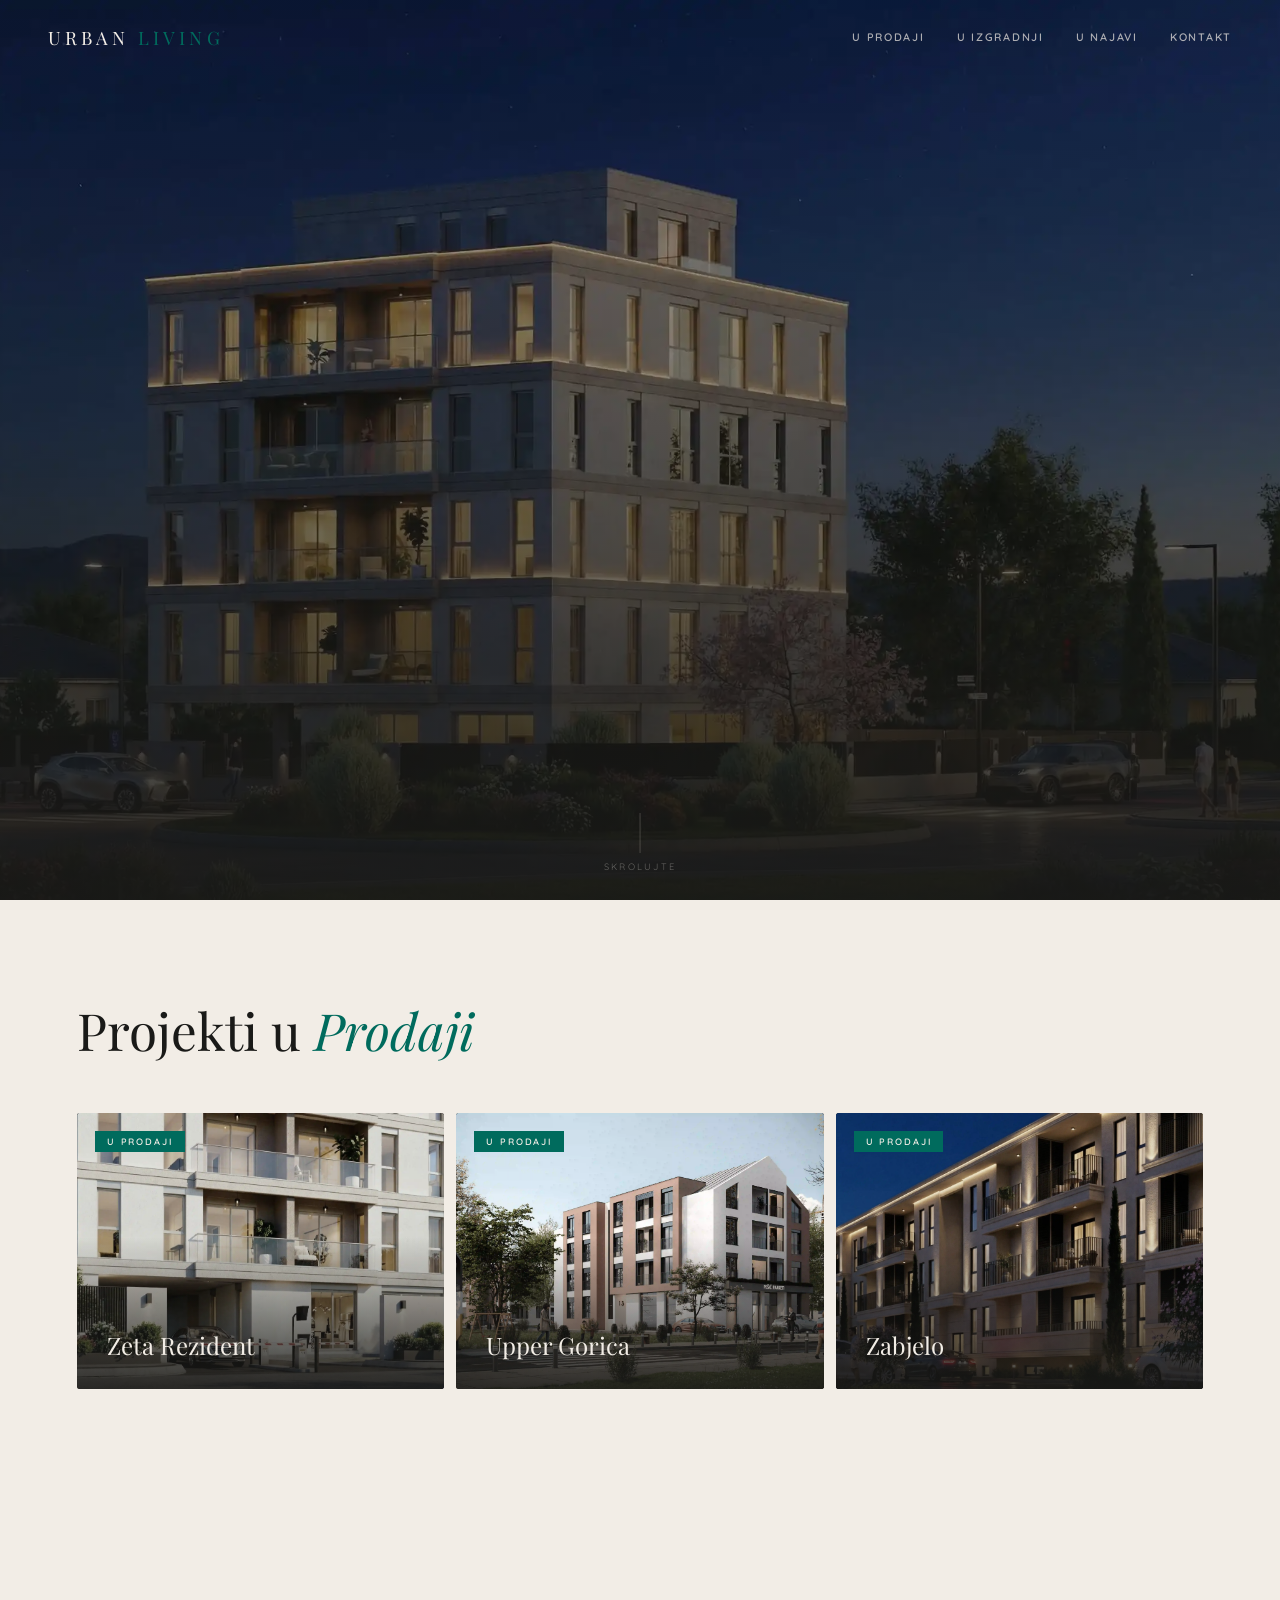
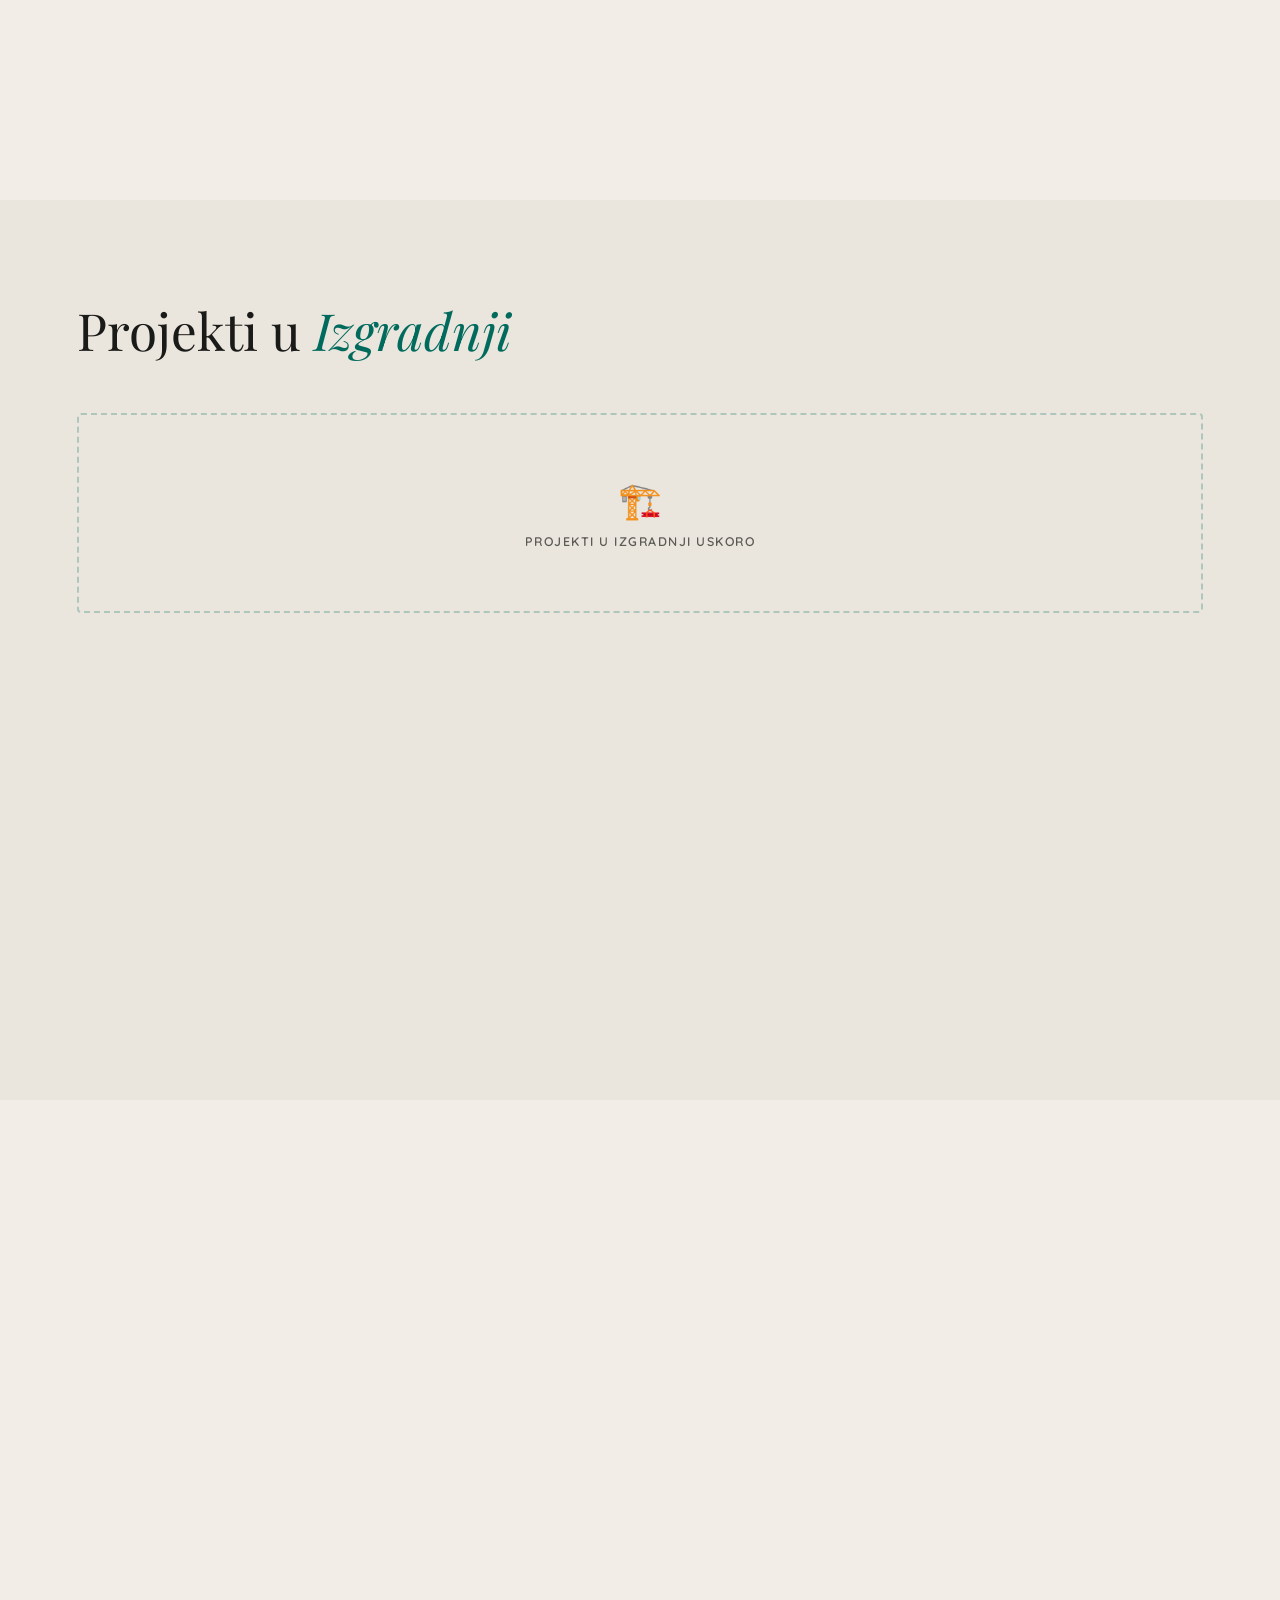
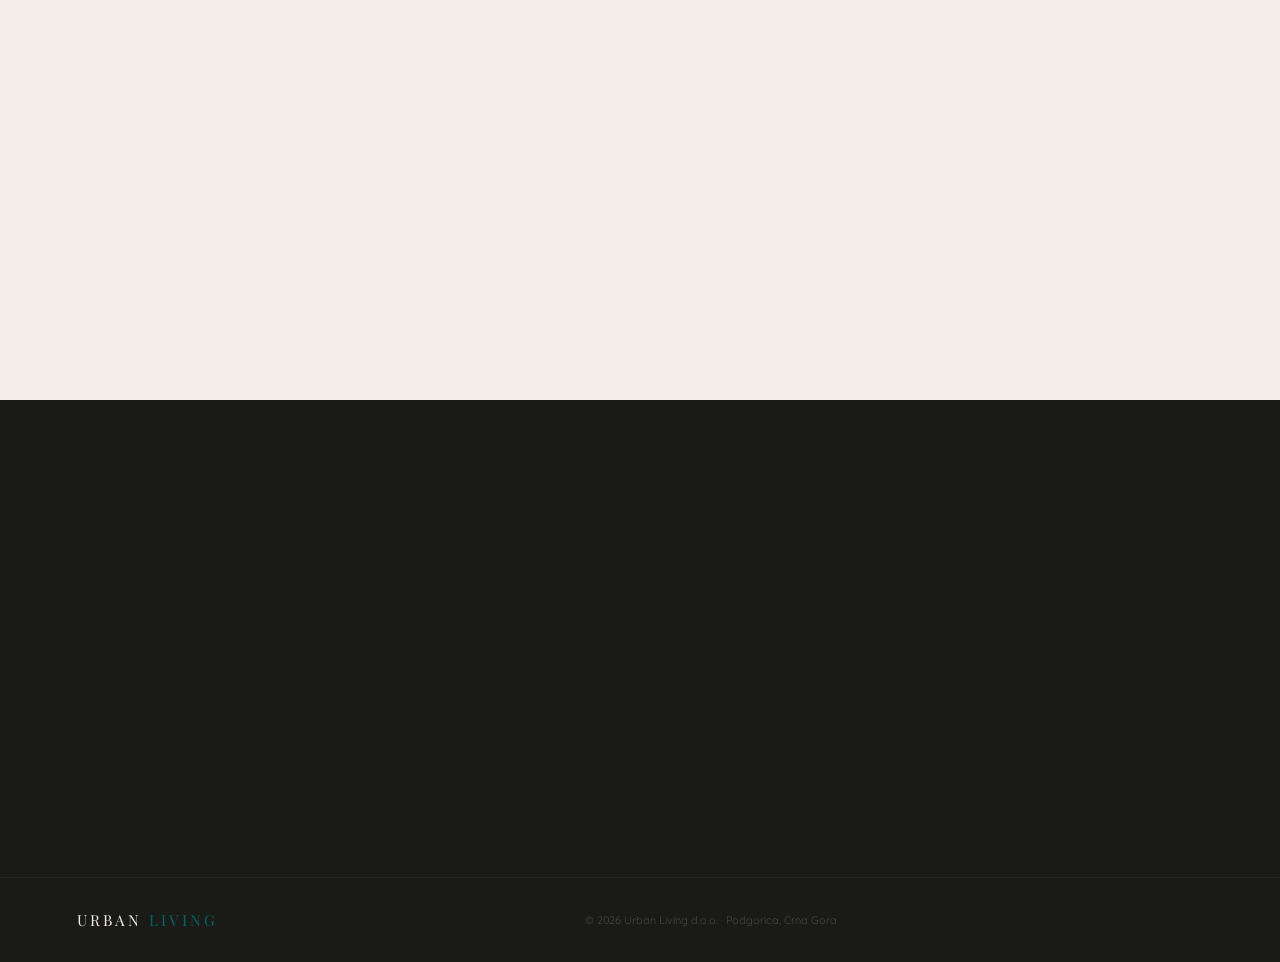
==== commit a31a1cea: "small fixes" ====
--- a/index.html
+++ b/index.html
@@ -55,8 +55,7 @@
 <section class="projects-slide" id="u-prodaji" aria-label="Projekti u prodaji">
   <div class="section-head">
     <div>
-      <div class="label">Projekti u Prodaji</div>
-      <h2 class="sec-title">Dostupni <em>Odmah</em></h2>
+      <h2 class="sec-title">Projekti u <em>Prodaji</em></h2>
     </div>
   </div>
   <div class="projects-grid">
@@ -98,8 +97,7 @@
 <section class="projects-slide projects-slide--alt" id="u-izgradnji" aria-label="Projekti u izgradnji">
   <div class="section-head">
     <div>
-      <div class="label">Projekti u Izgradnji</div>
-      <h2 class="sec-title">U <em>Izgradnji</em></h2>
+      <h2 class="sec-title">Projekti u <em>Izgradnji</em></h2>
     </div>
   </div>
   <div class="projects-grid projects-grid--placeholder">
@@ -116,8 +114,7 @@
 <section class="projects-slide" id="u-najavi" aria-label="Projekti u najavi">
   <div class="section-head">
     <div>
-      <div class="label">Projekti u Najavi</div>
-      <h2 class="sec-title">Dolazi <em>Uskoro</em></h2>
+      <h2 class="sec-title">Projekti u <em>Najavi</em></h2>
     </div>
   </div>
   <div class="projects-grid projects-grid--placeholder">
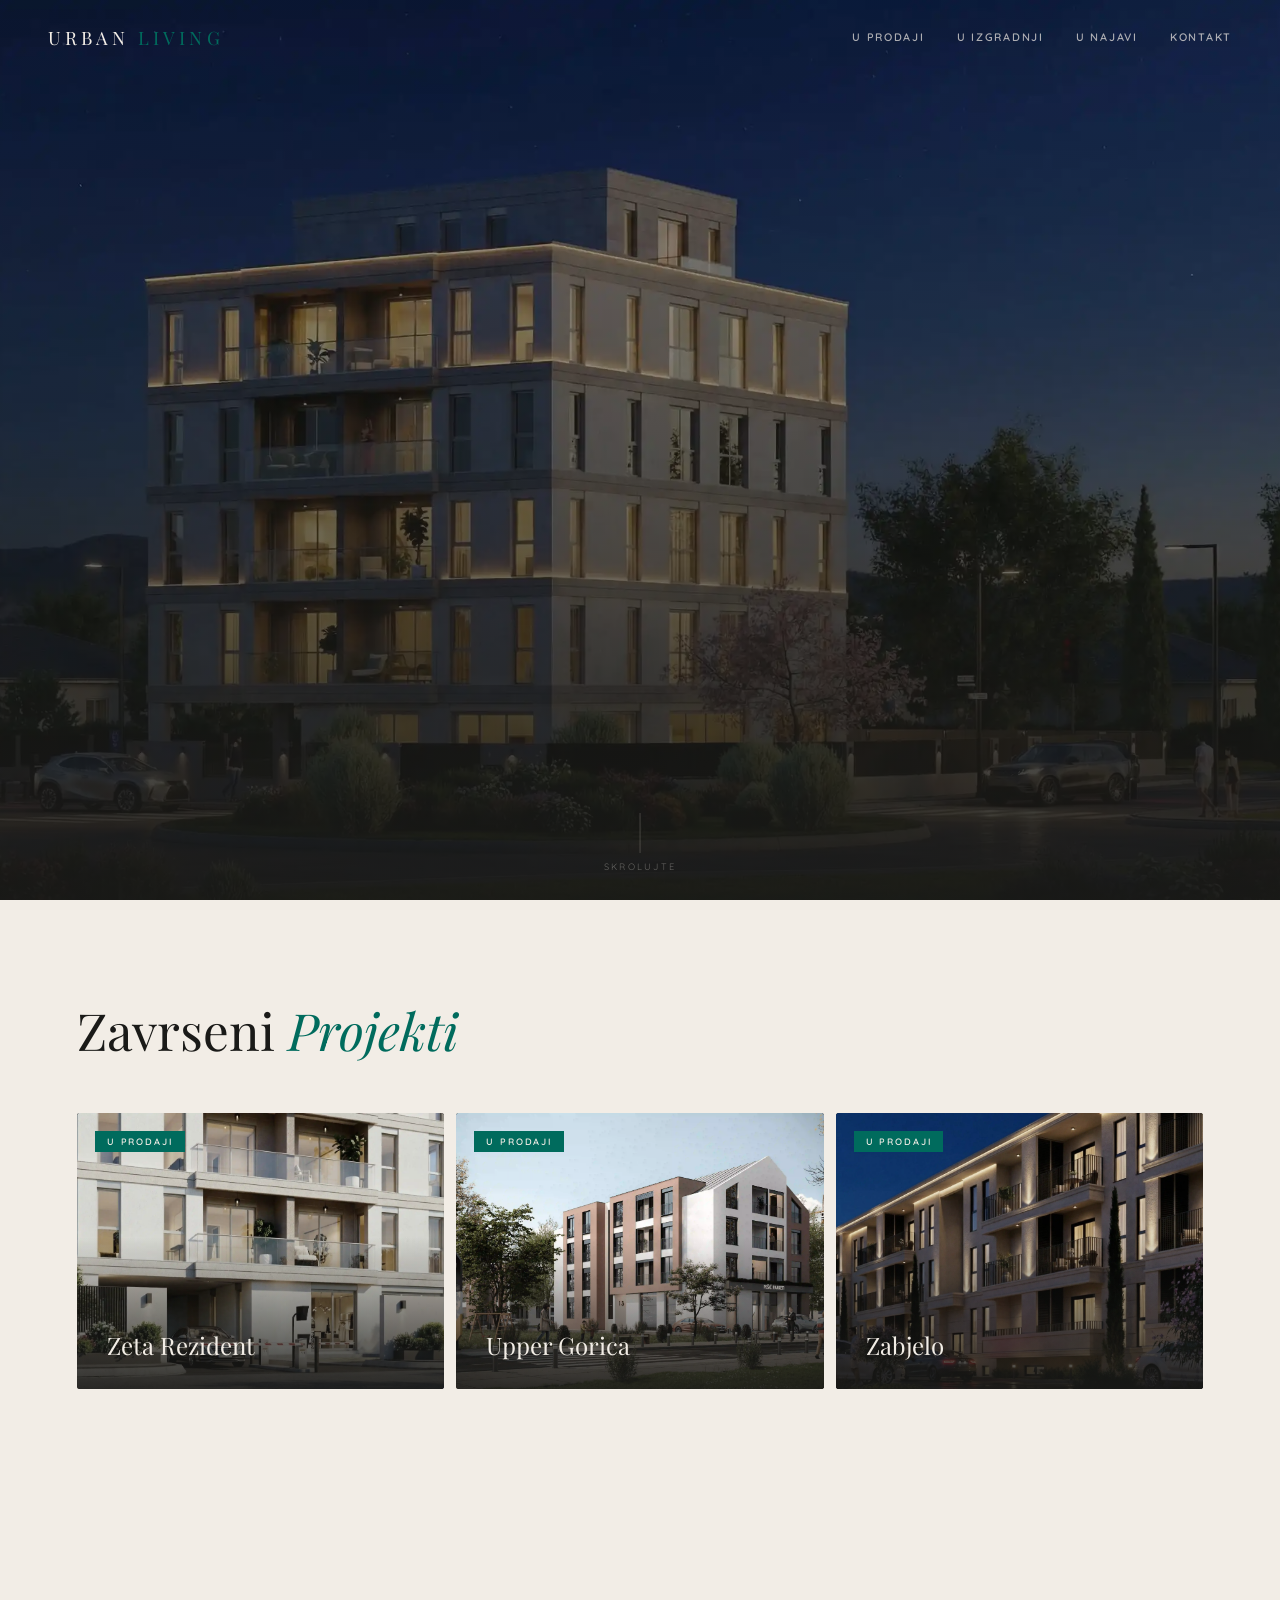
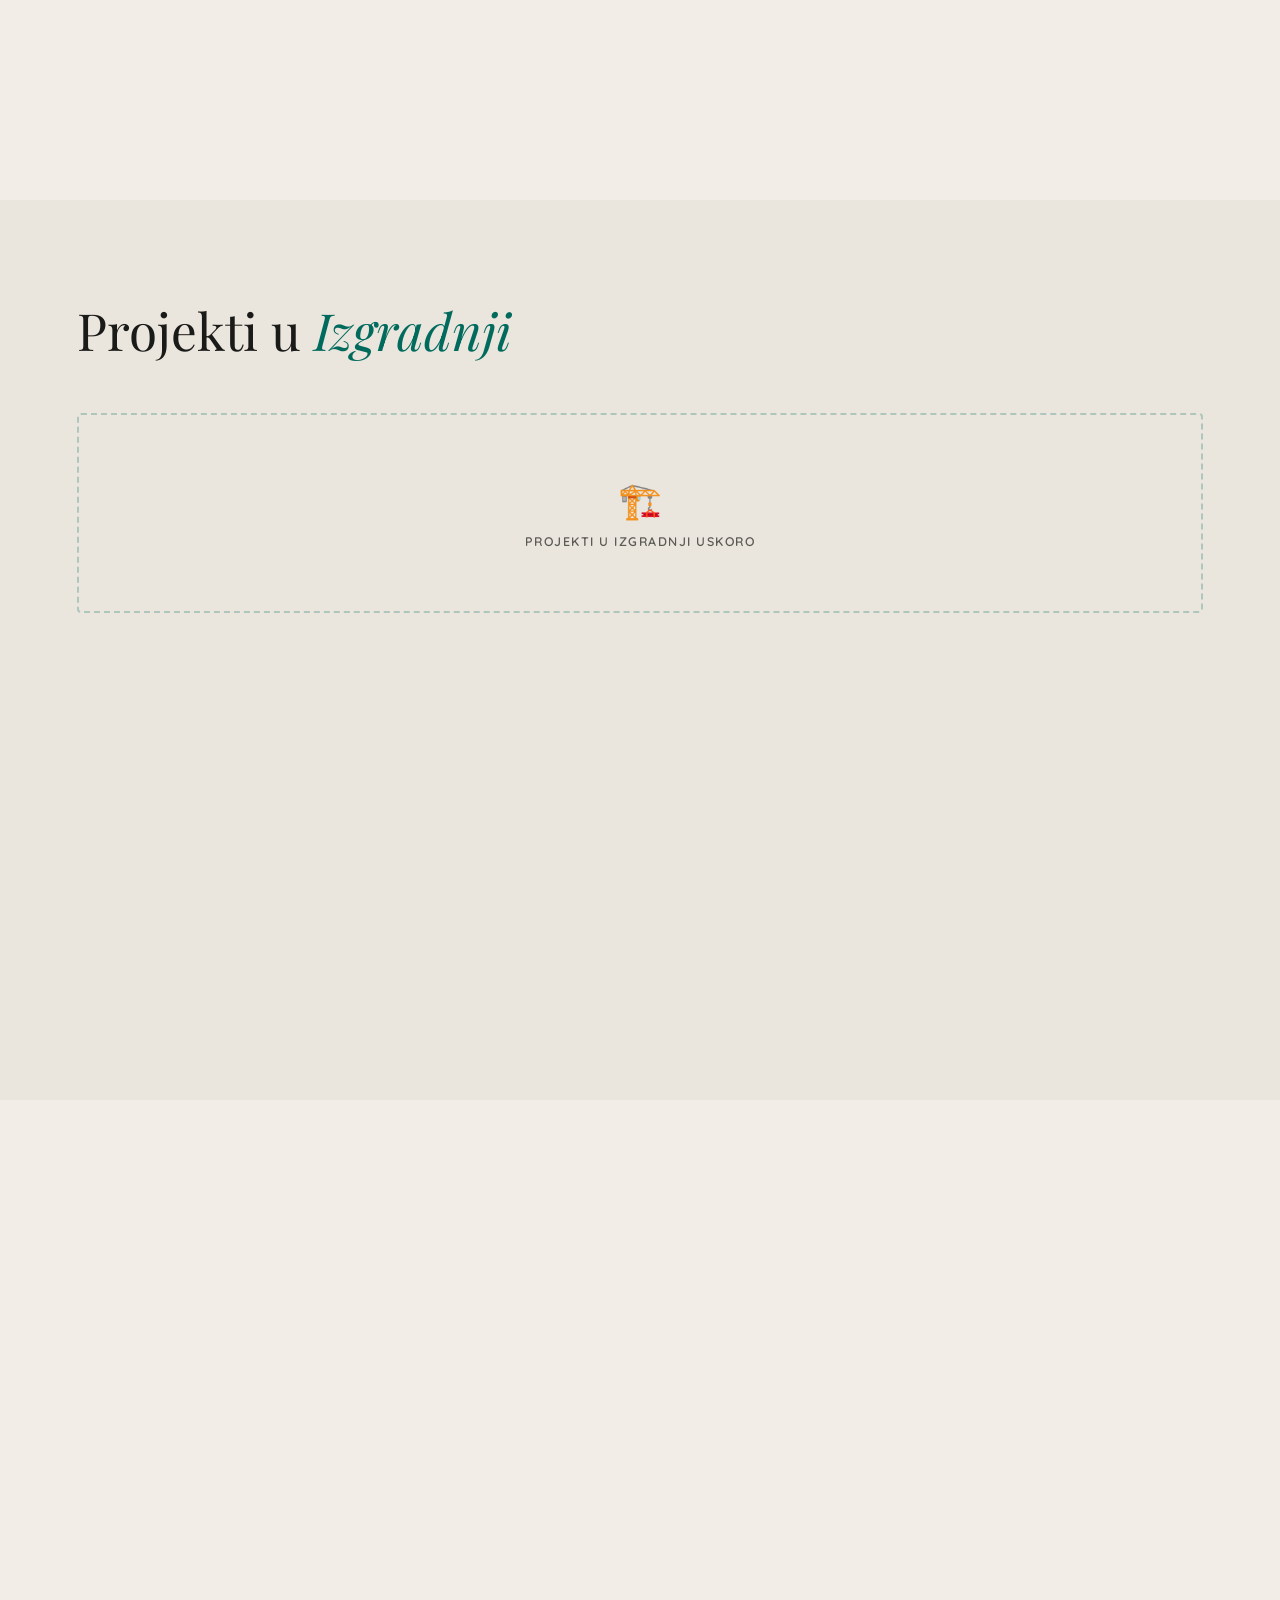
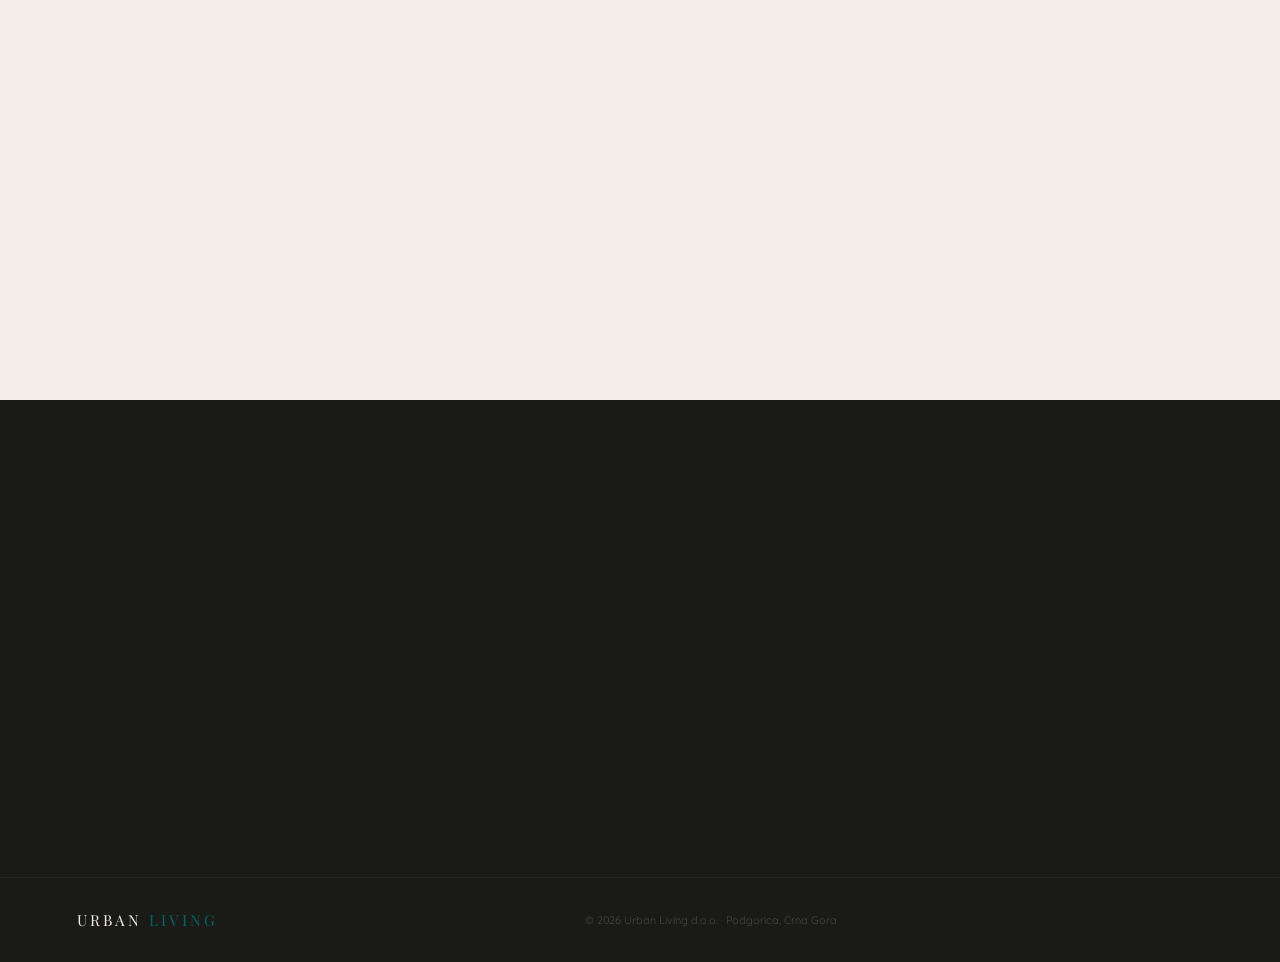
==== commit 96fa94bf: "fixes" ====
--- a/index.html
+++ b/index.html
@@ -35,9 +35,9 @@
   <span></span><span></span><span></span>
 </button>
 <nav class="mob-menu" id="mobMenu" aria-label="Mobilna navigacija">
-  <a href="#u-prodaji">U Prodaji</a>
-  <a href="#u-izgradnji">U Izgradnji</a>
-  <a href="#u-najavi">U Najavi</a>
+  <a href="#u-prodaji">Zavrseni Projekti</a>
+  <a href="#u-izgradnji">Projekti U Izgradnji</a>
+  <a href="#u-najavi">Projekti U Najavi</a>
   <a href="#contact">Kontakt</a>
 </nav>
 <div class="mob-dim" id="mobDim" aria-hidden="true"></div>
@@ -55,7 +55,7 @@
 <section class="projects-slide" id="u-prodaji" aria-label="Projekti u prodaji">
   <div class="section-head">
     <div>
-      <h2 class="sec-title">Projekti u <em>Prodaji</em></h2>
+      <h2 class="sec-title">Zavrseni <em>Projekti</em></h2>
     </div>
   </div>
   <div class="projects-grid">
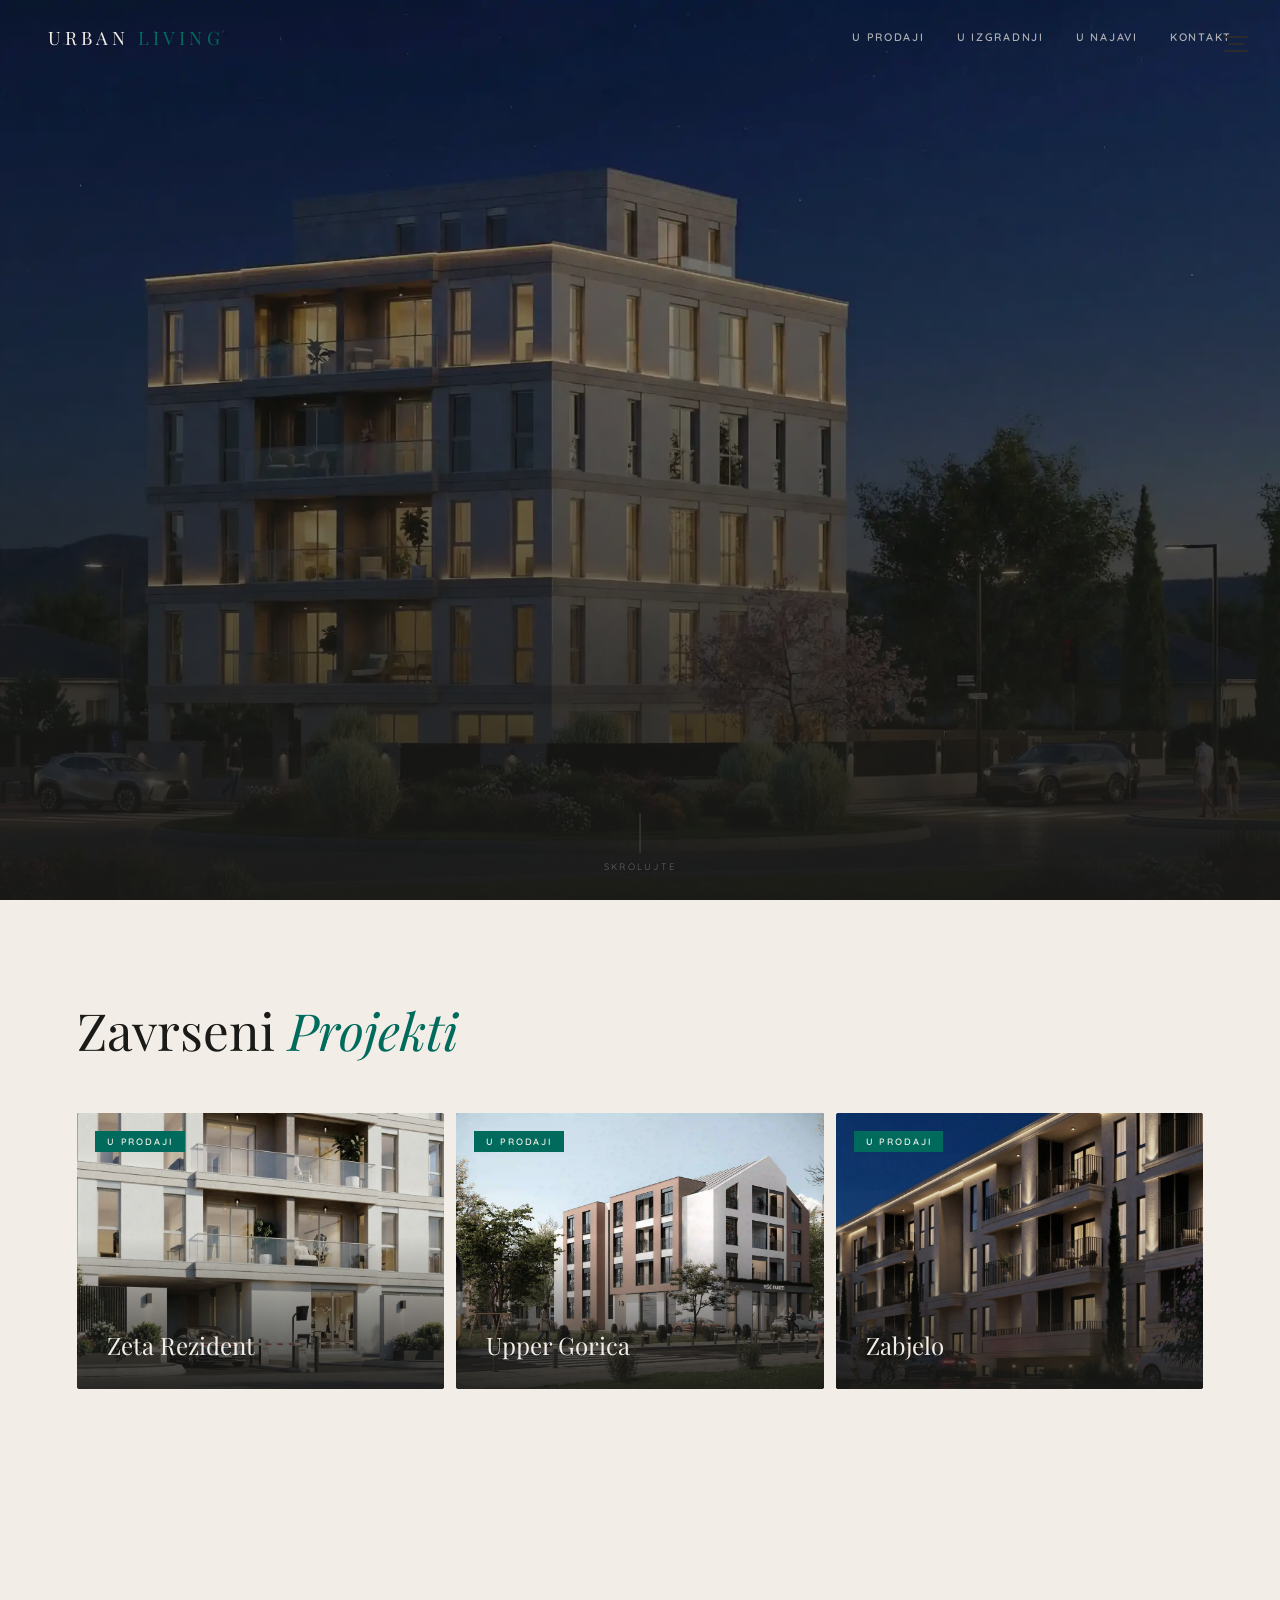
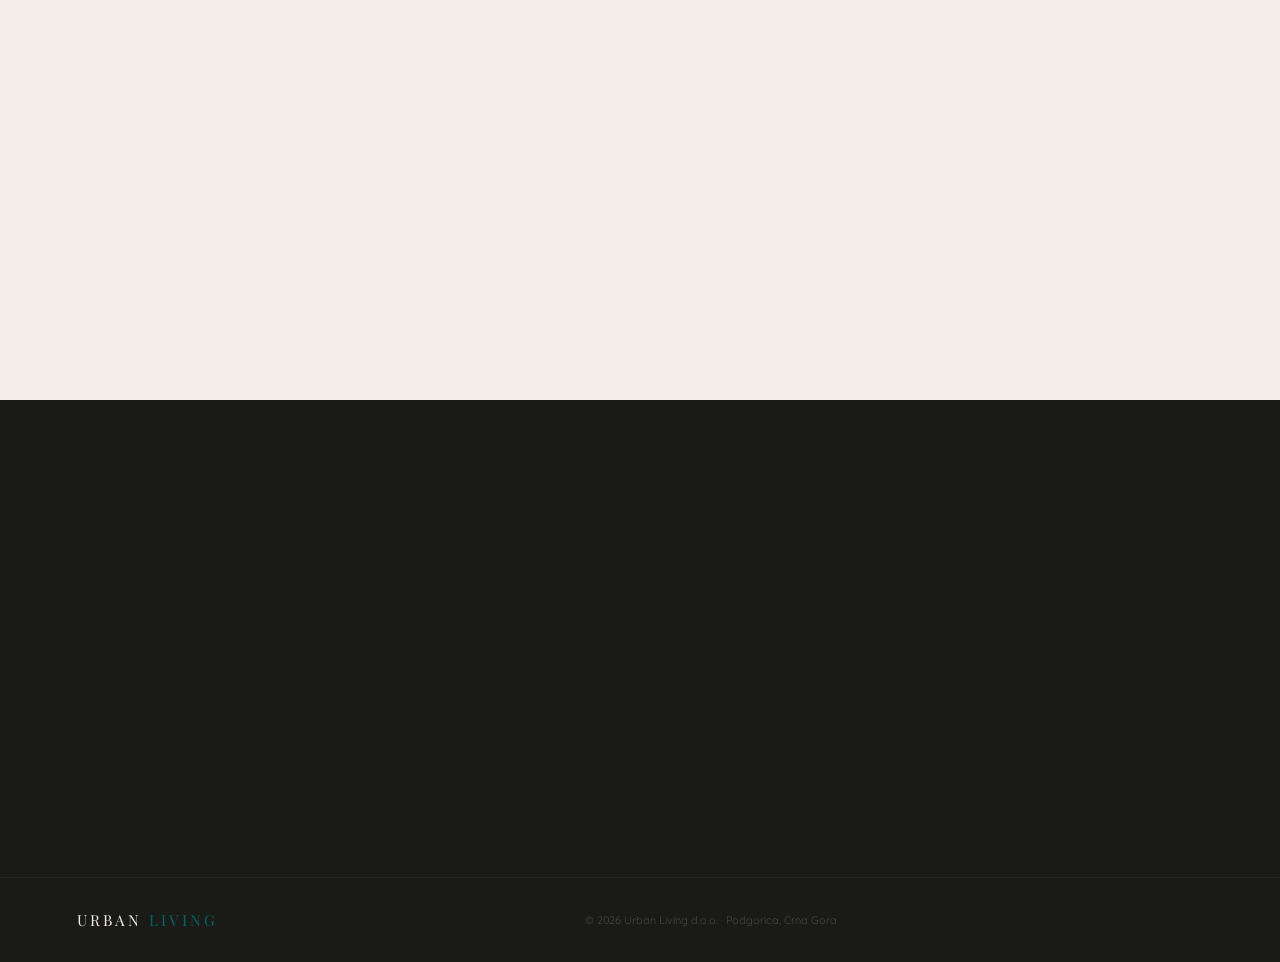
==== commit 1572797e: "fixed all the small things" ====
--- a/index.html
+++ b/index.html
@@ -30,7 +30,7 @@
   </div>
 </nav>
 
-<!-- HAMBURGER (mobile) -->
+<!-- HAMBURGER — Zeta style -->
 <button class="hamburger" id="hamburger" aria-label="Otvori meni" aria-expanded="false" aria-controls="mobMenu">
   <span></span><span></span><span></span>
 </button>
@@ -147,7 +147,7 @@
       <div class="cd-icon" aria-hidden="true">✉️</div>
       <div>
         <div class="cd-label">Email</div>
-        <div class="cd-value"><a href="/cdn-cgi/l/email-protection#5a2f28383b3436332c33343d3735342e3f343f3d28351a3d373b333674393537"><span class="__cf_email__" data-cfemail="2a5f58484b4446435c43444d4745445e4f444f4d58456a4d474b434604494547">[email&#160;protected]</span></a></div>
+        <div class="cd-value"><span>urbanlivingmontenegro@gmail.com</span></a></div>
       </div>
     </div>
 
--- a/style.css
+++ b/style.css
@@ -262,26 +262,51 @@
 .footer-copy { font-size: 0.68rem; color: rgba(255,255,255,0.2); }
 .footer-social { display: flex; gap: 10px; }
 
-/* ── HAMBURGER / MOBILE MENU ── */
+/* ============================================================
+   HAMBURGER
+   ============================================================ */
 .hamburger {
-  display: none; position: fixed; right: 18px; top: 18px;
-  width: 48px; height: 48px; z-index: 9100;
-  flex-direction: column; justify-content: center; align-items: center; gap: 5px;
-  cursor: pointer; -webkit-tap-highlight-color: transparent;
-  border-radius: 50%; background: rgba(26,26,24,0.5); border: none; padding: 0;
-  touch-action: manipulation;
-}
+  position: fixed;
+  right: 20px;
+  top: 20px;
+  width: 48px;
+  height: 48px;
+  display: flex;
+  flex-direction: column;
+  justify-content: center;
+  align-items: center;
+  gap: 5px;
+  cursor: pointer;
+  z-index: 99999;
+  border-radius: 50%;
+  -webkit-tap-highlight-color: transparent;
+  transition: background 0.3s ease;
+  isolation: isolate;
+  background: none;
+  border: none;
+  padding: 0;
+}
+
 .hamburger span {
-  display: block; height: 2px; border-radius: 2px; background: var(--cream);
-  transition: width .35s cubic-bezier(.76,0,.24,1), transform .45s cubic-bezier(.76,0,.24,1), opacity .3s, background .3s;
-}
-.hamburger.onlight span { background: var(--charcoal); }
+  display: block;
+  height: 2px;
+  border-radius: 2px;
+  background: #2b2b2b;
+  transform-origin: center;
+  transition:
+    width     0.35s cubic-bezier(0.76, 0, 0.24, 1),
+    transform 0.45s cubic-bezier(0.76, 0, 0.24, 1),
+    opacity   0.3s ease,
+    background 0.3s ease;
+}
+
 .hamburger span:nth-child(1) { width: 24px; }
 .hamburger span:nth-child(2) { width: 16px; }
 .hamburger span:nth-child(3) { width: 24px; }
-.hamburger.active span { background: #fff !important; }
-.hamburger.active span:nth-child(1) { width: 22px; transform: translateY(7px) rotate(45deg); }
-.hamburger.active span:nth-child(2) { width: 0; opacity: 0; }
+
+.hamburger.active span              { background: #fff !important; }
+.hamburger.active span:nth-child(1) { width: 22px; transform: translateY(7px)  rotate(45deg); }
+.hamburger.active span:nth-child(2) { width: 0;    opacity: 0; }
 .hamburger.active span:nth-child(3) { width: 22px; transform: translateY(-7px) rotate(-45deg); }
 
 .mob-menu {
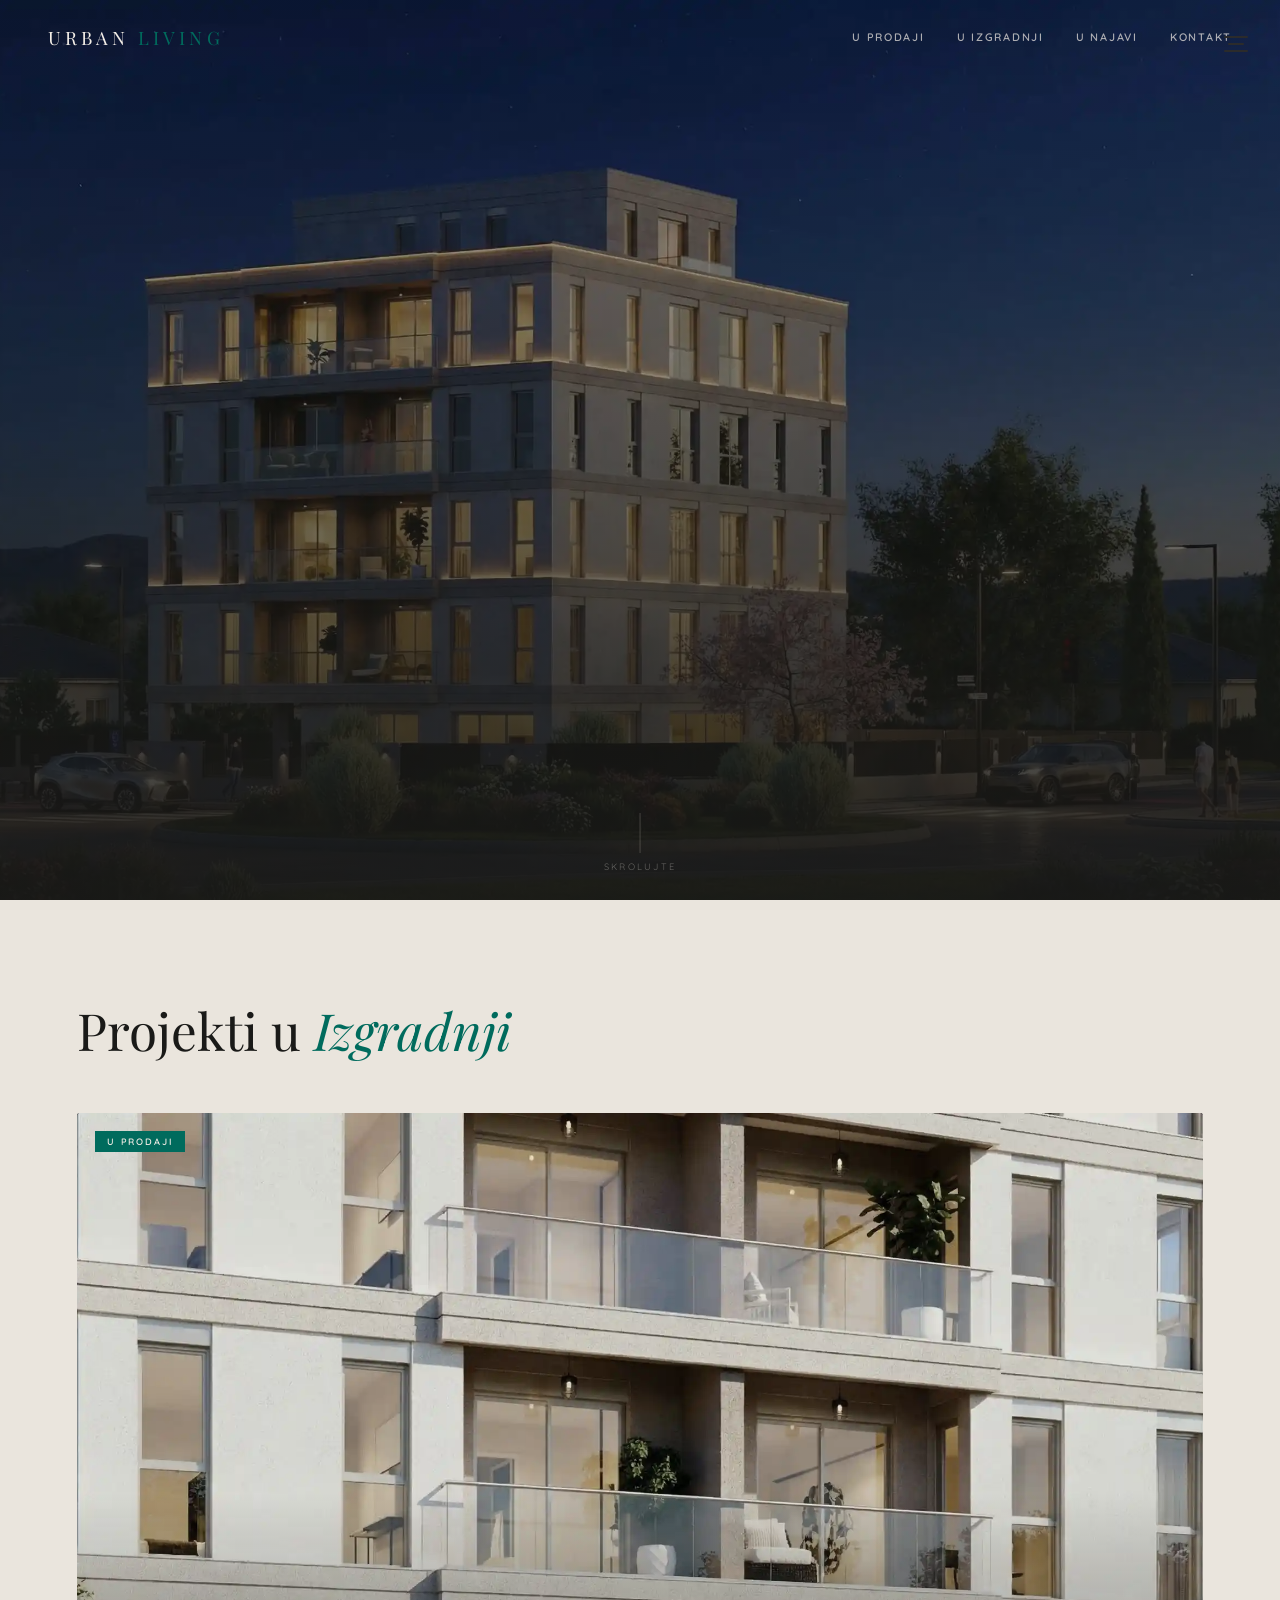
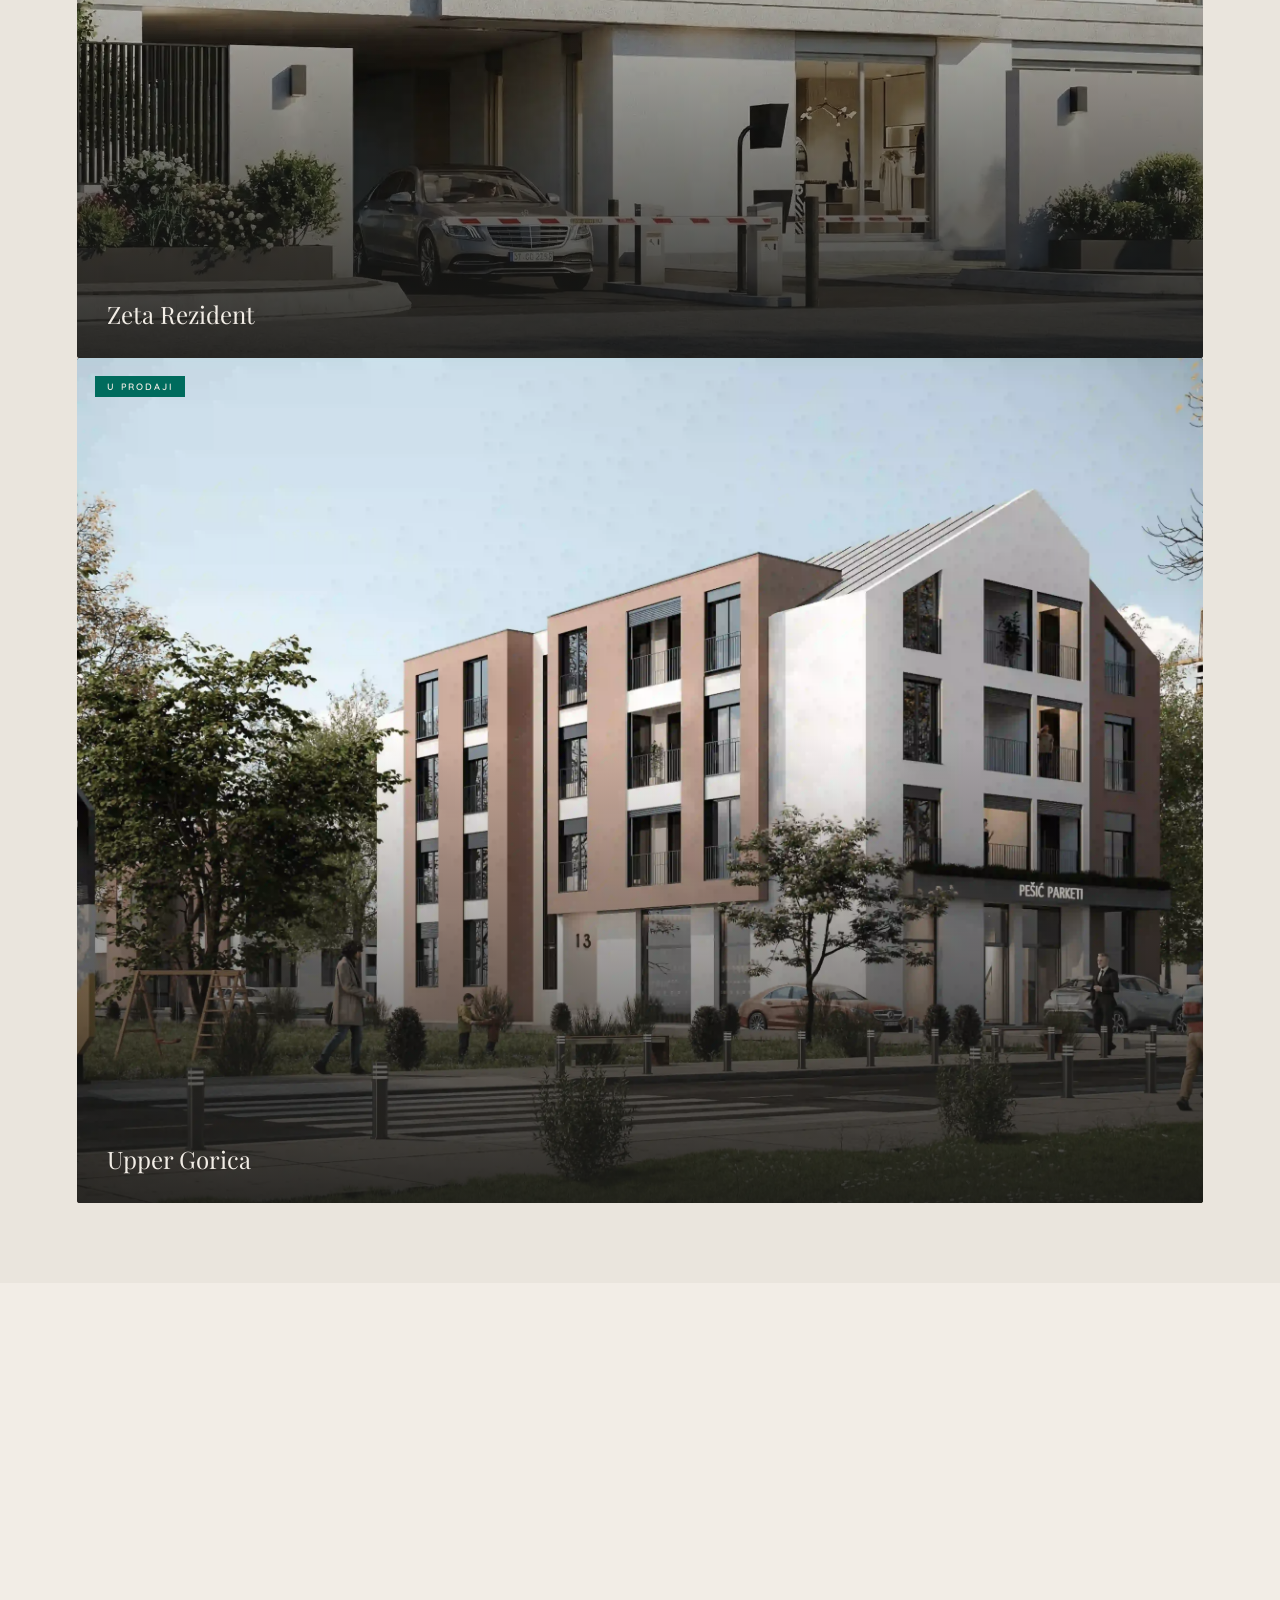
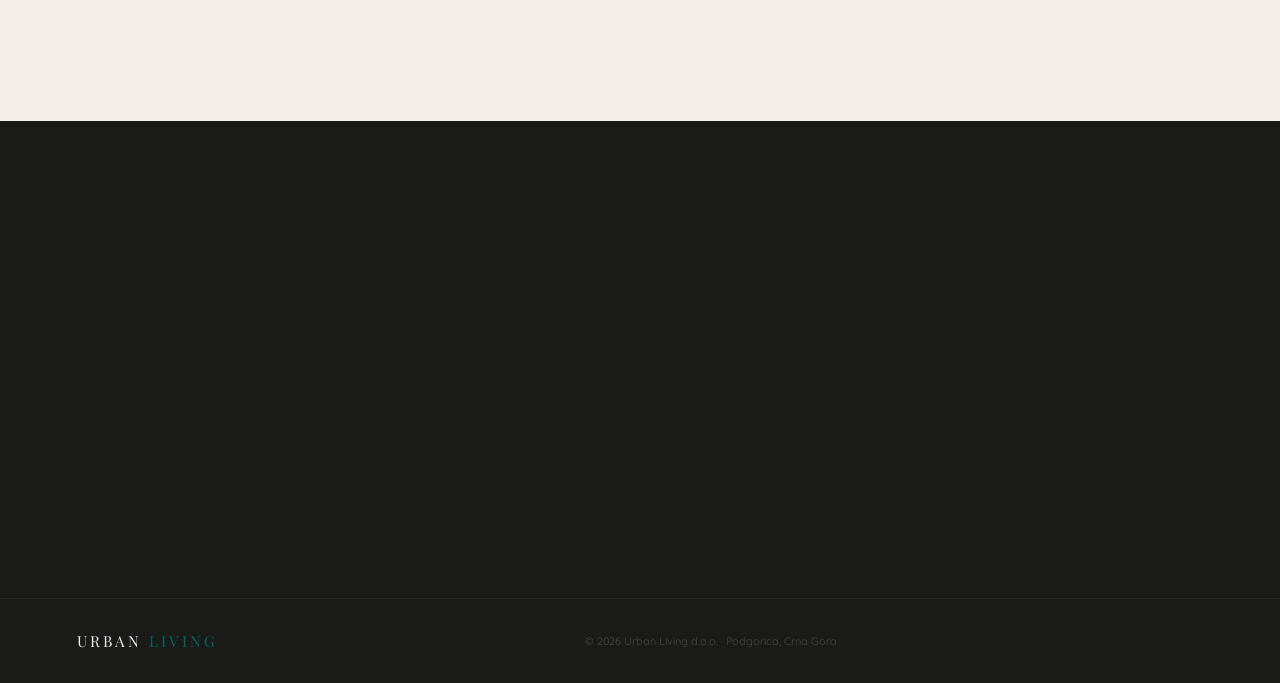
==== commit 3e6e23e0: "updated placement" ====
--- a/index.html
+++ b/index.html
@@ -51,14 +51,18 @@
   </div>
 </section>
 
-<!-- PROJEKTI U PRODAJI -->
-<section class="projects-slide" id="u-prodaji" aria-label="Projekti u prodaji">
+
+<!-- PROJEKTI U IZGRADNJI -->
+<section class="projects-slide projects-slide--alt" id="u-izgradnji" aria-label="Projekti u izgradnji">
   <div class="section-head">
     <div>
-      <h2 class="sec-title">Zavrseni <em>Projekti</em></h2>
+      <h2 class="sec-title">Projekti u <em>Izgradnji</em></h2>
     </div>
   </div>
-  <div class="projects-grid">
+  <div class="projects-grid projects-grid--placeholder">
+      </div>
+    </div>
+  </div>
 
     <a href="Urban_Living/index.html" class="project-card-link" aria-label="Zeta Rezident projekat">
       <div class="project-card">
@@ -80,34 +84,6 @@
       </div>
     </a>
 
-    <a href="Zabjelo/objekat3.html" class="project-card-link" aria-label="Zabjelo projekat">
-      <div class="project-card">
-        <img class="project-img" src="images/Pogled2.webp" alt="Zabjelo" loading="lazy" decoding="async"/>
-        <div class="project-overlay">
-          <span class="project-badge badge-sale">U Prodaji</span>
-          <div class="project-name">Zabjelo</div>
-        </div>
-      </div>
-    </a>
-
-  </div>
-</section>
-
-<!-- PROJEKTI U IZGRADNJI -->
-<section class="projects-slide projects-slide--alt" id="u-izgradnji" aria-label="Projekti u izgradnji">
-  <div class="section-head">
-    <div>
-      <h2 class="sec-title">Projekti u <em>Izgradnji</em></h2>
-    </div>
-  </div>
-  <div class="projects-grid projects-grid--placeholder">
-    <div class="project-placeholder">
-      <div class="placeholder-inner">
-        <span class="placeholder-icon">🏗️</span>
-        <p>Projekti u izgradnji uskoro</p>
-      </div>
-    </div>
-  </div>
 </section>
 
 <!-- PROJEKTI U NAJAVI -->
@@ -116,14 +92,32 @@
     <div>
       <h2 class="sec-title">Projekti u <em>Najavi</em></h2>
     </div>
+    
   </div>
-  <div class="projects-grid projects-grid--placeholder">
-    <div class="project-placeholder">
-      <div class="placeholder-inner">
-        <span class="placeholder-icon">📋</span>
-        <p>Novi projekti uskoro u najavi</p>
+
+    <div class="projects-grid projects-grid--placeholder">
       </div>
+  
+
+    <a href="Zabjelo/objekat3.html" class="project-card-link" aria-label="Zabjelo projekat">
+      <div class="project-card">
+        <img class="project-img" src="images/Pogled2.webp" alt="Zabjelo" loading="lazy" decoding="async"/>
+        <div class="project-overlay">
+          <span class="project-badge badge-sale">U Najavi</span>
+          <div class="project-name">Zabjelo</div>
+        </div>
+      </div>
+    </a>
+
+</section>
+
+<!-- PROJEKTI U PRODAJI -->
+<section class="projects-slide" id="u-prodaji" aria-label="Projekti u prodaji">
+    <div>
+      <h2 class="sec-title">Zavrseni <em>Projekti</em></h2>
     </div>
+
+
   </div>
 </section>
 
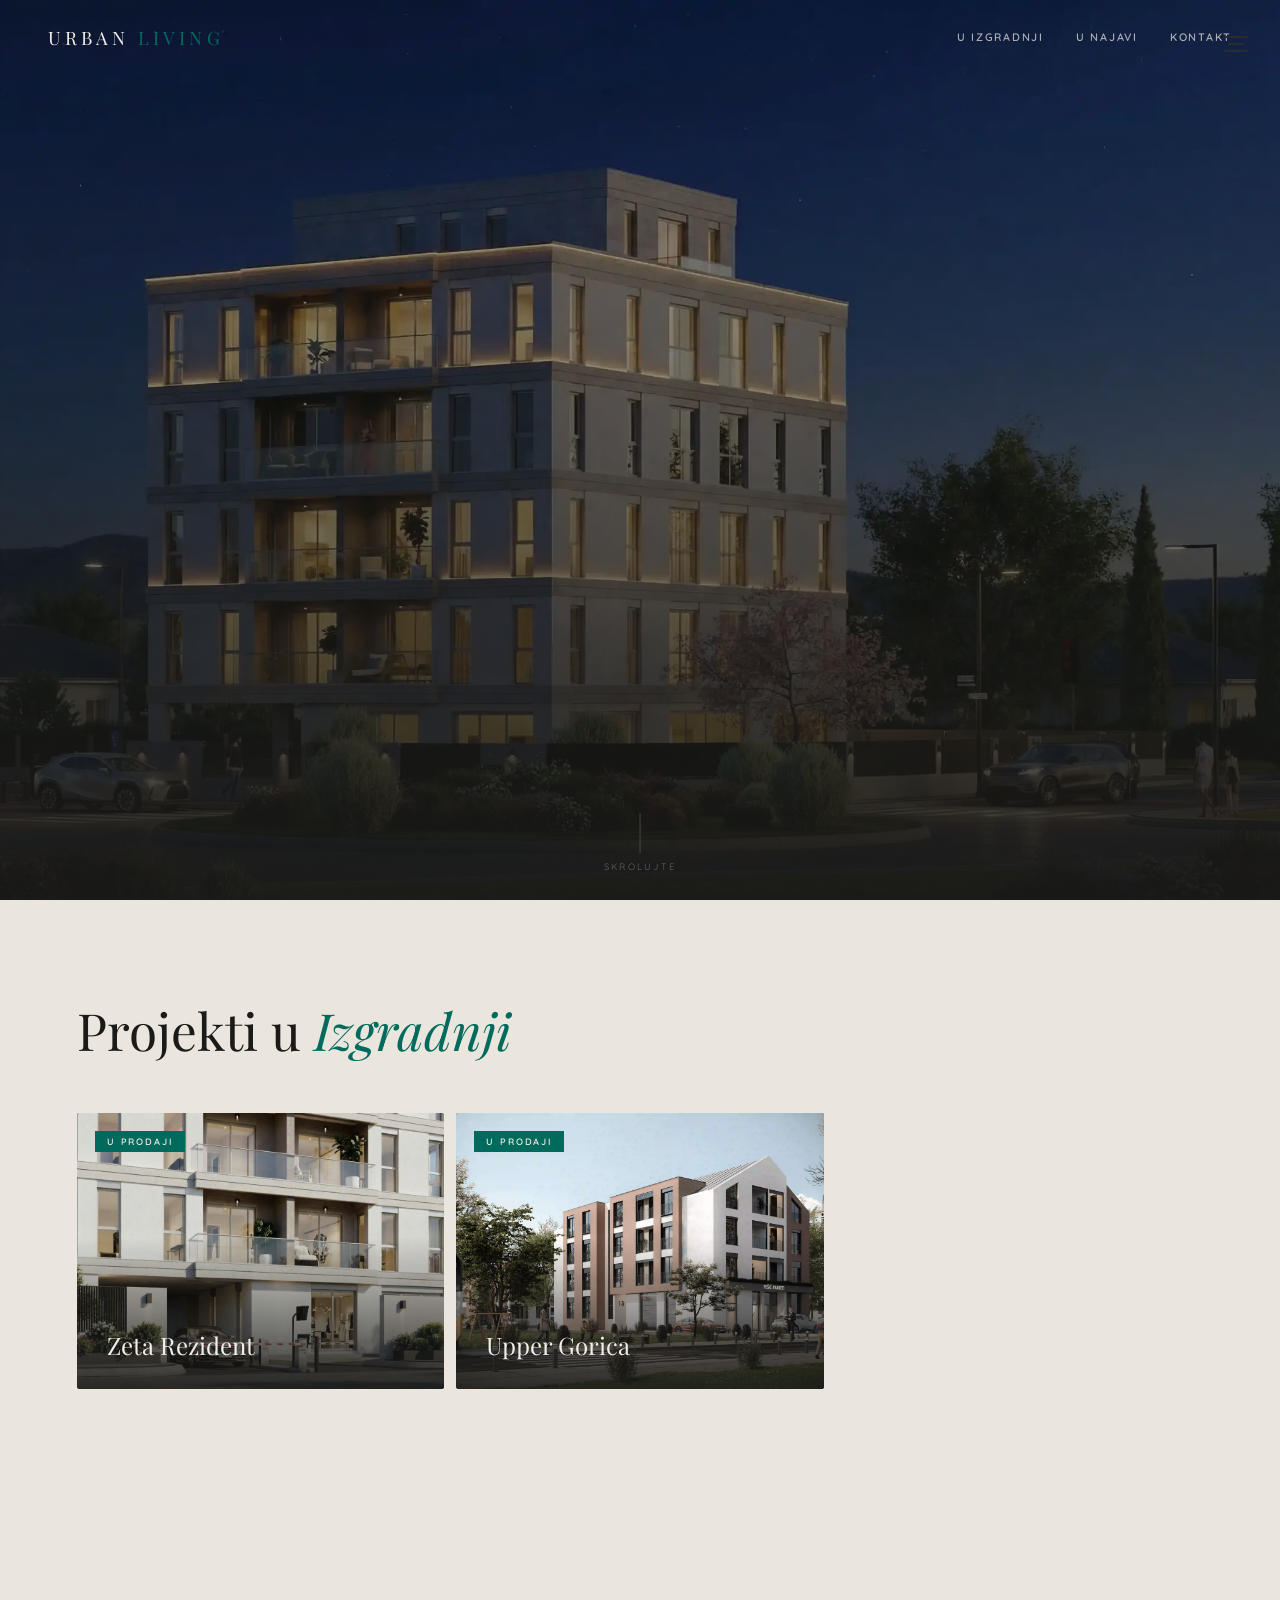
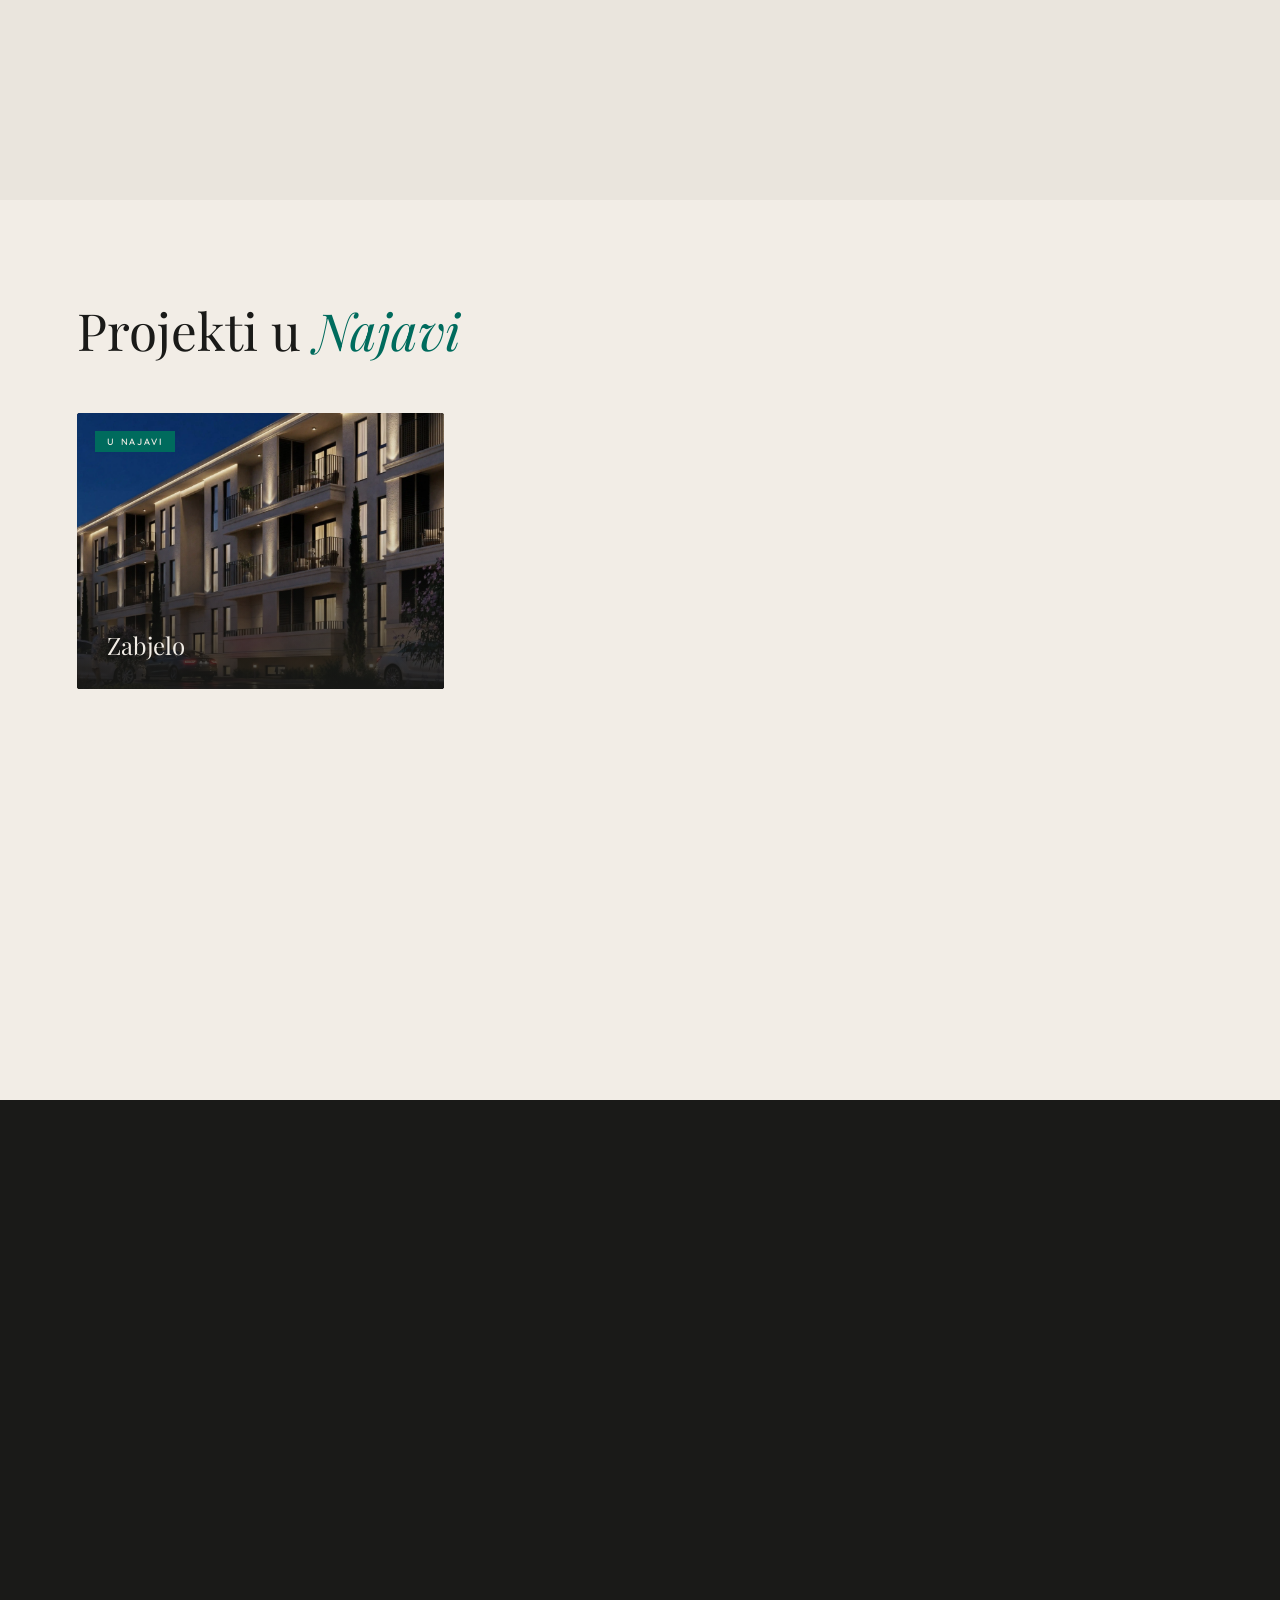
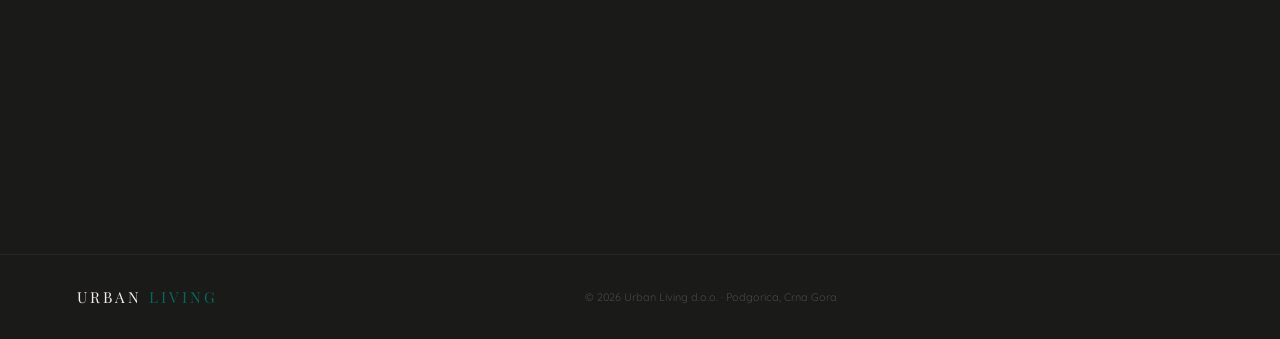
==== commit 7a4ae493: "bug fixes" ====
--- a/index.html
+++ b/index.html
@@ -5,6 +5,13 @@
   <meta name="viewport" content="width=device-width, initial-scale=1.0"/>
   <meta name="description" content="Urban Living — Ekskluzivni stanovi u Podgorici. Zeta Rezident, Upper Gorica i Zabjelo projekti."/>
   <title>Urban Living — Ekskluzivni Stanovi, Podgorica</title>
+  <link rel="icon" type="image/svg+xml" href="/favicon.svg"/>
+
+  <meta property="og:type" content="website"/>
+  <meta property="og:title" content="Urban Living — Ekskluzivni Stanovi, Podgorica"/>
+  <meta property="og:description" content="Ekskluzivni stanovi u Podgorici. Zeta Rezident, Upper Gorica i Zabjelo projekti."/>
+  <meta property="og:image" content="/images/background.webp"/>
+  <meta name="twitter:card" content="summary_large_image"/>
 
   <!-- Preconnect for faster font loading -->
   <link rel="preconnect" href="https://fonts.googleapis.com"/>
@@ -23,7 +30,6 @@
 <nav id="nav" role="navigation" aria-label="Glavna navigacija">
   <a href="#hero" class="nav-logo">Urban<span> Living</span></a>
   <div class="nav-links">
-    <a href="#u-prodaji"   class="nav-link">U Prodaji</a>
     <a href="#u-izgradnji" class="nav-link">U Izgradnji</a>
     <a href="#u-najavi"    class="nav-link">U Najavi</a>
     <a href="#contact"     class="nav-link">Kontakt</a>
@@ -35,7 +41,6 @@
   <span></span><span></span><span></span>
 </button>
 <nav class="mob-menu" id="mobMenu" aria-label="Mobilna navigacija">
-  <a href="#u-prodaji">Zavrseni Projekti</a>
   <a href="#u-izgradnji">Projekti U Izgradnji</a>
   <a href="#u-najavi">Projekti U Najavi</a>
   <a href="#contact">Kontakt</a>
@@ -59,10 +64,7 @@
       <h2 class="sec-title">Projekti u <em>Izgradnji</em></h2>
     </div>
   </div>
-  <div class="projects-grid projects-grid--placeholder">
-      </div>
-    </div>
-  </div>
+  <div class="projects-grid">
 
     <a href="Urban_Living/index.html" class="project-card-link" aria-label="Zeta Rezident projekat">
       <div class="project-card">
@@ -84,6 +86,7 @@
       </div>
     </a>
 
+  </div>
 </section>
 
 <!-- PROJEKTI U NAJAVI -->
@@ -95,10 +98,7 @@
     
   </div>
 
-    <div class="projects-grid projects-grid--placeholder">
-      </div>
-  
-
+  <div class="projects-grid">
     <a href="Zabjelo/objekat3.html" class="project-card-link" aria-label="Zabjelo projekat">
       <div class="project-card">
         <img class="project-img" src="images/Pogled2.webp" alt="Zabjelo" loading="lazy" decoding="async"/>
@@ -108,16 +108,6 @@
         </div>
       </div>
     </a>
-
-</section>
-
-<!-- PROJEKTI U PRODAJI -->
-<section class="projects-slide" id="u-prodaji" aria-label="Projekti u prodaji">
-    <div>
-      <h2 class="sec-title">Zavrseni <em>Projekti</em></h2>
-    </div>
-
-
   </div>
 </section>
 
@@ -141,11 +131,20 @@
       <div class="cd-icon" aria-hidden="true">✉️</div>
       <div>
         <div class="cd-label">Email</div>
-        <div class="cd-value"><span>urbanlivingmontenegro@gmail.com</span></a></div>
-      </div>
-    </div>
-
-  </div>
+        <div class="cd-value"><a href="mailto:urbanlivingmontenegro@gmail.com">urbanlivingmontenegro@gmail.com</a></div>
+      </div>
+    </div>
+
+  </div>
+
+  <form class="contact-form" id="contactForm">
+    <div class="cf-row">
+      <input type="text" id="cf-name" placeholder="Ime i prezime" required/>
+      <input type="text" id="cf-contact" placeholder="Telefon ili email" required/>
+    </div>
+    <textarea id="cf-message" rows="4" placeholder="Vaša poruka..." required></textarea>
+    <button type="submit" class="cf-submit">Pošaljite Upit</button>
+  </form>
 </section>
 
 <!-- FOOTER -->
@@ -191,6 +190,19 @@
 document.addEventListener('keydown', function(e) {
   if (e.key === 'Escape') menuToggle(false);
 });
+
+// CONTACT FORM — mailto fallback (no backend needed)
+var contactForm = document.getElementById('contactForm');
+contactForm.addEventListener('submit', function(e) {
+  e.preventDefault();
+  var name    = document.getElementById('cf-name').value.trim();
+  var contact = document.getElementById('cf-contact').value.trim();
+  var message = document.getElementById('cf-message').value.trim();
+  var subject = 'Upit sa sajta — Urban Living';
+  var body    = 'Ime: ' + name + '\nKontakt: ' + contact + '\n\nPoruka:\n' + message;
+  window.location.href = 'mailto:urbanlivingmontenegro@gmail.com?subject=' +
+    encodeURIComponent(subject) + '&body=' + encodeURIComponent(body);
+});
 </script>
 </body>
 </html>
--- a/style.css
+++ b/style.css
@@ -231,6 +231,55 @@
   border-radius: 2px;
 }
 .contact-detail:hover { background: rgba(255,255,255,0.06); }
+
+/* ── CONTACT FORM ── */
+.contact-form {
+  max-width: 640px;
+  margin-top: 40px;
+  display: flex;
+  flex-direction: column;
+  gap: 22px;
+}
+.cf-row {
+  display: grid;
+  grid-template-columns: 1fr 1fr;
+  gap: 22px;
+}
+.contact-form input,
+.contact-form textarea {
+  width: 100%;
+  background: transparent;
+  border: none;
+  border-bottom: 1px solid rgba(255,255,255,0.18);
+  padding: 10px 2px;
+  color: var(--cream);
+  font-family: 'Quicksand', sans-serif;
+  font-size: 0.92rem;
+  resize: none;
+  transition: border-color 0.3s;
+}
+.contact-form input::placeholder,
+.contact-form textarea::placeholder { color: rgba(242,237,230,0.4); }
+.contact-form input:focus,
+.contact-form textarea:focus {
+  outline: none;
+  border-color: var(--green);
+}
+.cf-submit {
+  align-self: flex-start;
+  margin-top: 6px;
+  padding: 15px 42px;
+  background: var(--green);
+  color: var(--cream);
+  border: 1.5px solid var(--green);
+  font-family: 'Playfair Display', serif;
+  font-size: 0.85rem;
+  letter-spacing: 0.15em;
+  text-transform: uppercase;
+  cursor: pointer;
+  transition: background 0.35s, color 0.35s;
+}
+.cf-submit:hover { background: transparent; color: var(--cream); }
 
 .cd-icon {
   width: 40px; height: 40px; flex-shrink: 0;
@@ -337,34 +386,6 @@
   background: #eae5dd;
 }
 
-/* ── PLACEHOLDER CARDS ── */
-.projects-grid--placeholder {
-  grid-template-columns: 1fr;
-}
-.project-placeholder {
-  border: 2px dashed rgba(0,107,93,0.25);
-  border-radius: 4px;
-  min-height: 200px;
-  display: flex;
-  align-items: center;
-  justify-content: center;
-}
-.placeholder-inner {
-  text-align: center;
-  color: var(--mid);
-  display: flex;
-  flex-direction: column;
-  align-items: center;
-  gap: 12px;
-}
-.placeholder-icon { font-size: 2.2rem; }
-.placeholder-inner p {
-  font-size: 0.78rem;
-  letter-spacing: 0.12em;
-  text-transform: uppercase;
-  font-weight: 600;
-  color: var(--mid);
-}
 .mob-menu a:hover { color: #fff; }
 @keyframes mobSlide { from{opacity:0;transform:translateX(14px)}to{opacity:1;transform:translateX(0)} }
 
@@ -399,6 +420,7 @@
   .section-head { flex-direction: column; align-items: flex-start; gap: 16px; }
   .contact-slide { padding: 80px 5% 60px; }
   .contact-detail { padding: 24px 20px; }
+  .cf-row { grid-template-columns: 1fr; gap: 12px; }
   footer { flex-direction: column; gap: 12px; text-align: center; }
   .footer-copy { font-size: 0.62rem; }
 }
